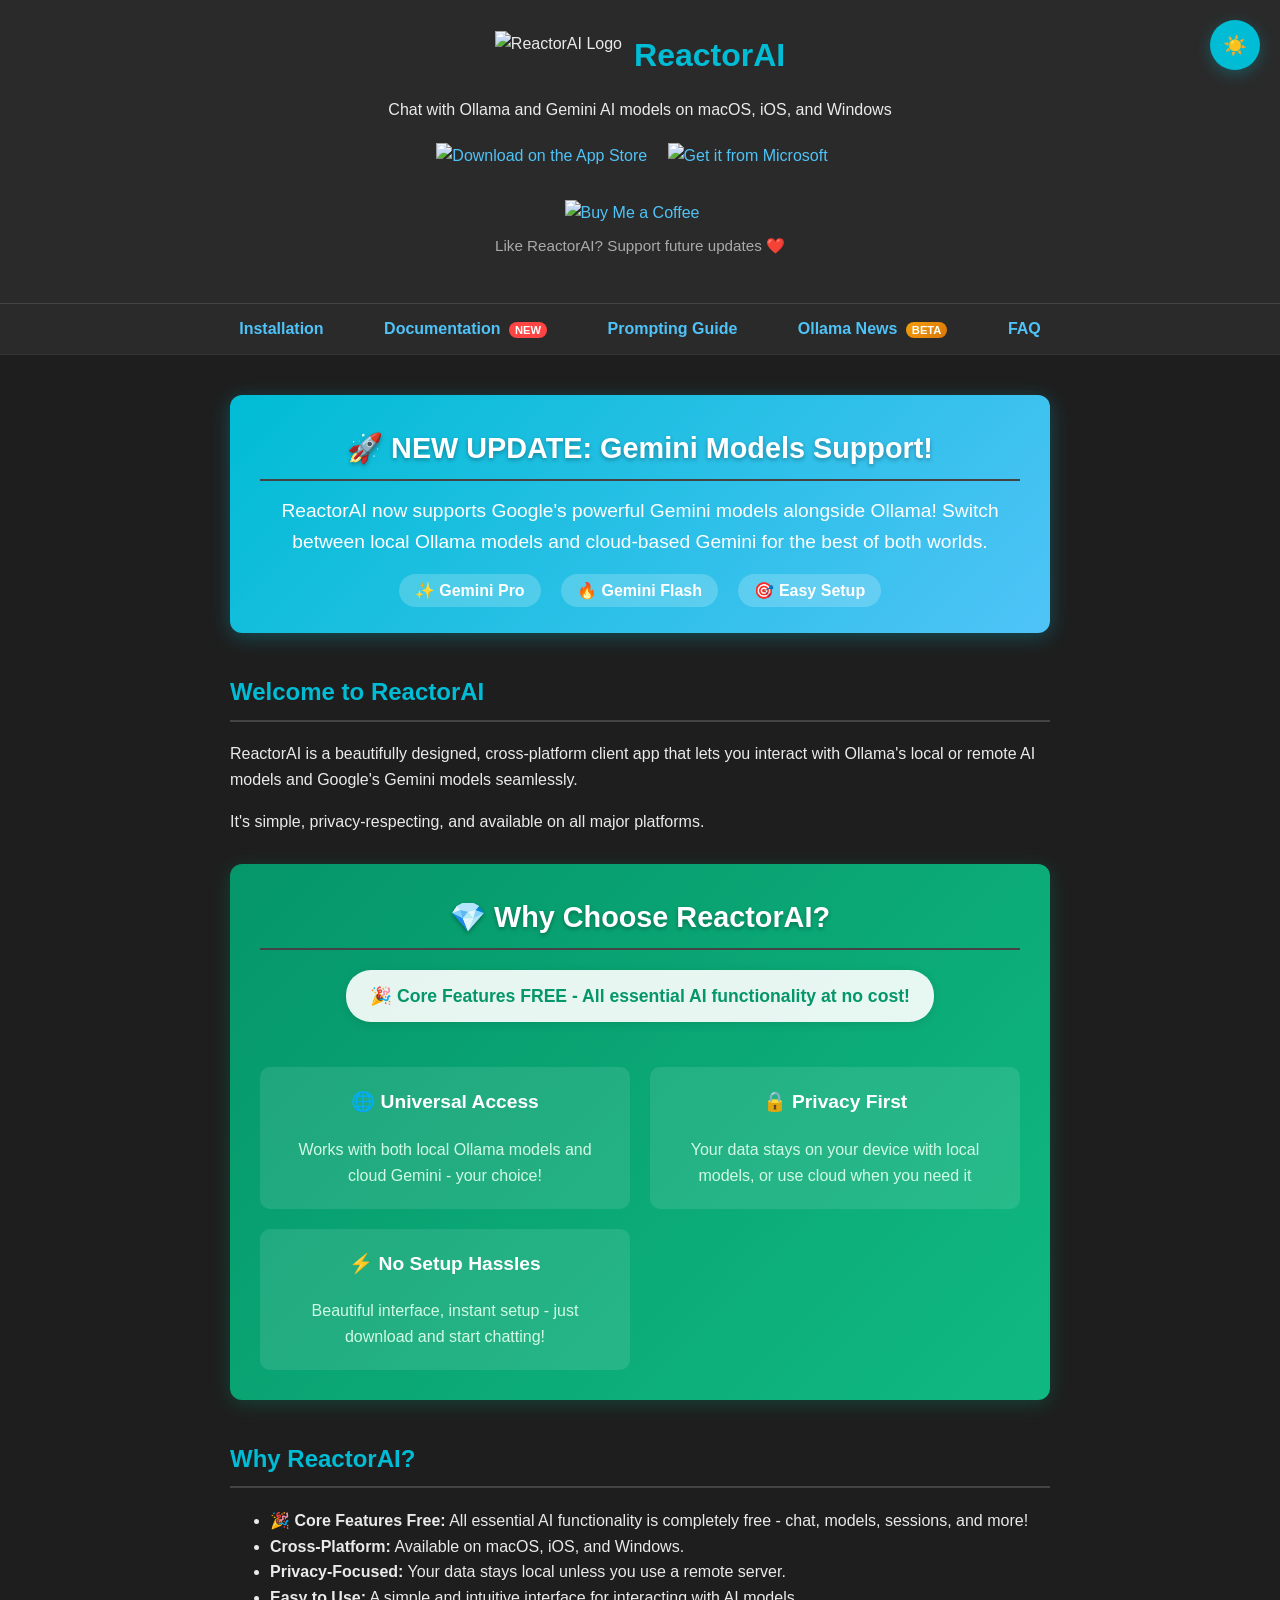
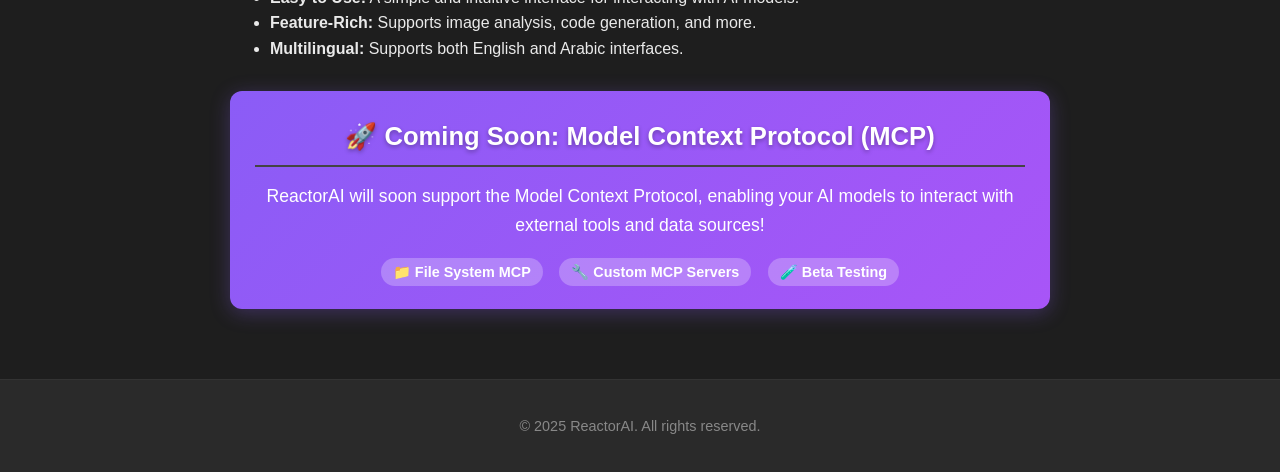
==== docs/index.html @ 94e6b73b "dark/light modes" ====
<!DOCTYPE html>
<!DOCTYPE html>
<html lang="en">
<head>
  <meta charset="UTF-8" />
  <meta name="viewport" content="width=device-width, initial-scale=1.0" />
  <title>ReactorAI – Ollama & Gemini Client App</title>
  <link rel="stylesheet" href="style.css" />
  <link rel="canonical" href="https://appbigas.com" />

  <!-- ✅ SEO Meta -->
  <meta name="description" content="ReactorAI offers free core AI functionality for connecting to Ollama's local or remote AI models and Google's Gemini. Soon with Model Context Protocol (MCP) support. Available on macOS, iOS, and Windows." />
  <meta name="keywords" content="ReactorAI, free AI client, free core features, Ollama, Gemini, MCP, Model Context Protocol, ollama client, gemini client, free ollama app, free ai chat, ollama desktop client, ollama desktop, ollama windows, ollama ios, ollama mac, gemini mac, gemini windows, gemini ios, macOS AI client, local LLM, AI chat app, open source AI, Ollama documentation, ReactorAI guide" />
  <meta name="author" content="ReactorAI Team" />
  <meta name="robots" content="index, follow" />

  <!-- ✅ Social Meta -->
  <meta property="og:title" content="ReactorAI – Free Core Features for Ollama & Gemini" />
  <meta property="og:description" content="ReactorAI offers free core AI functionality for Ollama and Gemini, supporting local and remote model hosting. Essential features always free." />
  <meta property="og:image" content="https://reactorai.s3.amazonaws.com/logo.png" />
  <meta property="og:url" content="https://appbigas.com" />
  <meta property="og:type" content="website" />

  <!-- ✅ Twitter Card -->
  <meta name="twitter:card" content="summary_large_image" />
  <meta name="twitter:title" content="ReactorAI – Free Ollama & Gemini Client for macOS, iOS, Windows" />
  <meta name="twitter:description" content="Documentation for ReactorAI: free core features for Ollama and Gemini AI models across all platforms." />
  <meta name="twitter:image" content="https://reactorai.s3.amazonaws.com/logo.png" />

  <!-- ✅ Apple Smart Banner -->
  <meta name="apple-itunes-app" content="app-id=6739567267" />


  <!-- ✅ Google Analytics -->
  <script async src="https://www.googletagmanager.com/gtag/js?id=G-9H9MF1VFSR"></script>
  <script>
    window.dataLayer = window.dataLayer || [];
    function gtag(){dataLayer.push(arguments);}
    gtag('js', new Date());
    gtag('config', 'G-9H9MF1VFSR');
  </script>

  <!-- ✅ Structured Data - Software Application -->
  <script type="application/ld+json">
  {
    "@context": "https://schema.org",
    "@type": "SoftwareApplication",
    "name": "ReactorAI",
    "description": "Free AI client app for connecting to Ollama's local or remote AI models and Google's Gemini. Cross-platform support for macOS, iOS, and Windows.",
    "url": "https://appbigas.com",
    "applicationCategory": "AI Assistant",
    "operatingSystem": ["macOS", "iOS", "Windows"],
    "offers": {
      "@type": "Offer",
      "price": "0",
      "priceCurrency": "USD",
      "description": "Core features are completely free"
    },
    "downloadUrl": [
      "https://apps.apple.com/eg/app/reactorai/id6739567267",
      "https://apps.microsoft.com/store/detail/9NLWPTD23PG0"
    ],
    "author": {
      "@type": "Organization",
      "name": "ReactorAI Team"
    },
    "screenshot": "https://reactorai.s3.us-east-2.amazonaws.com/home_screen.png",
    "featureList": [
      "AI Chat Interface",
      "Ollama Model Support",
      "Google Gemini Integration",
      "Session Management",
      "Image Analysis",
      "Code Generation",
      "Multilingual Support",
      "Privacy-Focused"
    ],
    "aggregateRating": {
      "@type": "AggregateRating",
      "ratingValue": "4.8",
      "ratingCount": "150"
    }
  }
  </script>

  <!-- ✅ Structured Data - Organization -->
  <script type="application/ld+json">
  {
    "@context": "https://schema.org",
    "@type": "Organization",
    "name": "ReactorAI",
    "url": "https://appbigas.com",
    "logo": "https://reactorai.s3.amazonaws.com/logo.png",
    "description": "Developer of ReactorAI, a free cross-platform AI client application",
    "sameAs": [
      "https://apps.apple.com/eg/app/reactorai/id6739567267",
      "https://apps.microsoft.com/store/detail/9NLWPTD23PG0"
    ]
  }
  </script>

  <!-- ✅ Enhanced Animations & Transitions -->
  <style>
    /* Smooth entrance animations */
    .fade-in {
      animation: fadeIn 0.8s ease-out;
    }
    
    .slide-up {
      animation: slideUp 0.6s ease-out;
    }
    
    @keyframes fadeIn {
      from { opacity: 0; }
      to { opacity: 1; }
    }
    
    @keyframes slideUp {
      from { 
        opacity: 0;
        transform: translateY(30px);
      }
      to {
        opacity: 1;
        transform: translateY(0);
      }
    }
    
    /* Interactive elements */
    .store-links img {
      transition: transform 0.2s ease, filter 0.2s ease;
    }
    
    .store-links img:hover {
      transform: scale(1.05);
      filter: brightness(1.1);
    }
    
    /* Gradient sections with hover effects */
    .gradient-section {
      transition: transform 0.3s ease, box-shadow 0.3s ease;
    }
    
    .gradient-section:hover {
      transform: translateY(-3px);
      box-shadow: 0 8px 30px rgba(0, 0, 0, 0.3);
    }
    
    /* Badge animations */
    .feature-badge {
      transition: transform 0.2s ease, background-color 0.2s ease;
    }
    
    .feature-badge:hover {
      transform: scale(1.05);
      background: rgba(255,255,255,0.3) !important;
    }
    
    /* Grid cards hover effects */
    .feature-card {
      transition: transform 0.2s ease, background-color 0.2s ease;
    }
    
    .feature-card:hover {
      transform: translateY(-2px);
      background: rgba(255,255,255,0.15) !important;
    }
  </style>
</head>
<body>
  <script src="theme-toggle.js"></script>
  <header>
    <div style="display: flex; align-items: center; justify-content: center; gap: 12px;">
      <img src="https://reactorai.s3.amazonaws.com/logo.png" alt="ReactorAI Logo" style="height: 50px;" />
      <h1 style="margin: 0;">ReactorAI</h1>
    </div>
    <p>Chat with Ollama and Gemini AI models on macOS, iOS, and Windows</p>

    <!-- Store Badges -->
    <div class="store-links">
      <a href="https://apps.apple.com/eg/app/reactorai/id6739567267" target="_blank" rel="noopener">
        <img src="https://tools.applemediaservices.com/api/badges/download-on-the-app-store/black/en-us?size=250x83"
             alt="Download on the App Store" />
      </a>
      <a href="https://apps.microsoft.com/store/detail/9NLWPTD23PG0?cid=DevShareMCLPCB" target="_blank" rel="noopener">
        <img src="https://developer.microsoft.com/store/badges/images/English_get-it-from-MS.png"
             alt="Get it from Microsoft" />
      </a>
    </div>
    <div class="store-links">
      <a href="https://www.buymeacoffee.com/ayman3000" target="_blank" rel="noopener">
        <img src="https://cdn.ko-fi.com/cdn/kofi5.png?v=3" alt="Buy Me a Coffee" style="height: 36px; margin-top: 12px;" />
      </a>
      <p style="margin-top: 8px; font-size: 0.95em; color: #aaa;">
        Like ReactorAI? Support future updates ❤️
      </p>
    </div>
  </header>

  <!-- Simple Top Navigation -->
  <nav class="topnav">
    <a href="installation.html">Installation</a>
    <a href="documentation.html">Documentation <span style="background: #ff4444; color: white; font-size: 0.7em; padding: 2px 6px; border-radius: 10px; margin-left: 4px;">NEW</span></a>
    <a href="prompting-guide.html">Prompting Guide</a>
    <a href="ollama-news.html">Ollama News <span style="background: linear-gradient(135deg, #f59e0b, #d97706); color: white; font-size: 0.7em; padding: 2px 6px; border-radius: 10px; margin-left: 4px; font-weight: bold;">BETA</span></a>
    <a href="faq.html">FAQ</a>
  </nav>

  <main>
    <!-- 🎉 NEW UPDATE HIGHLIGHT -->
    <section class="gradient-section slide-up" style="background: linear-gradient(135deg, #00bcd4, #4fc3f7); padding: 30px; border-radius: 12px; margin-bottom: 30px; text-align: center; box-shadow: 0 4px 20px rgba(0, 188, 212, 0.3);">
      <h2 style="color: #fff; font-size: 1.8em; margin: 0 0 15px 0; text-shadow: 0 2px 4px rgba(0,0,0,0.3);">🚀 NEW UPDATE: Gemini Models Support!</h2>
      <p style="color: #fff; font-size: 1.2em; margin: 0; font-weight: 500;">ReactorAI now supports Google's powerful Gemini models alongside Ollama! Switch between local Ollama models and cloud-based Gemini for the best of both worlds.</p>
      <div style="margin-top: 20px;">
        <span class="feature-badge" style="background: rgba(255,255,255,0.2); padding: 8px 16px; border-radius: 20px; color: #fff; font-weight: bold; margin: 0 8px;">✨ Gemini Pro</span>
        <span class="feature-badge" style="background: rgba(255,255,255,0.2); padding: 8px 16px; border-radius: 20px; color: #fff; font-weight: bold; margin: 0 8px;">🔥 Gemini Flash</span>
        <span class="feature-badge" style="background: rgba(255,255,255,0.2); padding: 8px 16px; border-radius: 20px; color: #fff; font-weight: bold; margin: 0 8px;">🎯 Easy Setup</span>
      </div>
    </section>

    <section class="fade-in">
      <h2>Welcome to ReactorAI</h2>
      <p>ReactorAI is a beautifully designed, cross-platform client app that lets you interact with Ollama's local or remote AI models and Google's Gemini models seamlessly.</p>
      <p>It's simple, privacy-respecting, and available on all major platforms.</p>
    </section>

    <!-- 💎 WHY REACTORAI SECTION -->
    <section class="gradient-section slide-up" style="background: linear-gradient(135deg, #059669, #10b981); padding: 30px; border-radius: 12px; margin: 30px 0; text-align: center; box-shadow: 0 4px 20px rgba(5, 150, 105, 0.3);">
      <h2 style="color: #fff; font-size: 1.8em; margin: 0 0 20px 0; text-shadow: 0 2px 4px rgba(0,0,0,0.3);">💎 Why Choose ReactorAI?</h2>
      
      <!-- Free Badge -->
      <div style="background: rgba(255,255,255,0.9); color: #059669; padding: 12px 24px; border-radius: 25px; display: inline-block; margin-bottom: 25px; font-weight: bold; font-size: 1.1em; box-shadow: 0 2px 10px rgba(0,0,0,0.1);">
        🎉 <strong>Core Features FREE</strong> - All essential AI functionality at no cost!
      </div>
      
      <div style="display: grid; grid-template-columns: repeat(auto-fit, minmax(250px, 1fr)); gap: 20px; margin-top: 20px;">
        <div class="feature-card" style="background: rgba(255,255,255,0.1); padding: 20px; border-radius: 10px;">
          <h3 style="color: #fff; margin-top: 0; font-size: 1.2em;">🌐 Universal Access</h3>
          <p style="color: #d1fae5; margin: 0;">Works with both local Ollama models and cloud Gemini - your choice!</p>
        </div>
        <div class="feature-card" style="background: rgba(255,255,255,0.1); padding: 20px; border-radius: 10px;">
          <h3 style="color: #fff; margin-top: 0; font-size: 1.2em;">🔒 Privacy First</h3>
          <p style="color: #d1fae5; margin: 0;">Your data stays on your device with local models, or use cloud when you need it</p>
        </div>
        <div class="feature-card" style="background: rgba(255,255,255,0.1); padding: 20px; border-radius: 10px;">
          <h3 style="color: #fff; margin-top: 0; font-size: 1.2em;">⚡ No Setup Hassles</h3>
          <p style="color: #d1fae5; margin: 0;">Beautiful interface, instant setup - just download and start chatting!</p>
        </div>
      </div>
    </section>

    <section>
        <h2>Why ReactorAI?</h2>
        <ul>
            <li><strong>🎉 Core Features Free:</strong> All essential AI functionality is completely free - chat, models, sessions, and more!</li>
            <li><strong>Cross-Platform:</strong> Available on macOS, iOS, and Windows.</li>
            <li><strong>Privacy-Focused:</strong> Your data stays local unless you use a remote server.</li>
            <li><strong>Easy to Use:</strong> A simple and intuitive interface for interacting with AI models.</li>
            <li><strong>Feature-Rich:</strong> Supports image analysis, code generation, and more.</li>
            <li><strong>Multilingual:</strong> Supports both English and Arabic interfaces.</li>
        </ul>
    </section>

    <!-- 🚀 COMING SOON SECTION -->
    <section class="gradient-section slide-up" style="background: linear-gradient(135deg, #8b5cf6, #a855f7); padding: 25px; border-radius: 12px; margin: 30px 0; text-align: center; box-shadow: 0 4px 20px rgba(139, 92, 246, 0.3);">
      <h2 style="color: #fff; font-size: 1.6em; margin: 0 0 15px 0; text-shadow: 0 2px 4px rgba(0,0,0,0.3);">🚀 Coming Soon: Model Context Protocol (MCP)</h2>
      <p style="color: #fff; font-size: 1.1em; margin: 0 0 15px 0; font-weight: 500;">ReactorAI will soon support the Model Context Protocol, enabling your AI models to interact with external tools and data sources!</p>
      <div style="margin-top: 20px;">
        <span class="feature-badge" style="background: rgba(255,255,255,0.25); padding: 6px 12px; border-radius: 15px; color: #fff; font-weight: bold; margin: 0 6px; font-size: 0.9em;">📁 File System MCP</span>
        <span class="feature-badge" style="background: rgba(255,255,255,0.25); padding: 6px 12px; border-radius: 15px; color: #fff; font-weight: bold; margin: 0 6px; font-size: 0.9em;">🔧 Custom MCP Servers</span>
        <span class="feature-badge" style="background: rgba(255,255,255,0.25); padding: 6px 12px; border-radius: 15px; color: #fff; font-weight: bold; margin: 0 6px; font-size: 0.9em;">🧪 Beta Testing</span>
      </div>
    </section>
  </main>

  <footer>
    <p>&copy; 2025 ReactorAI. All rights reserved.</p>
  </footer>
</body>
</html>
---- docs/style.css ----
/* Global Variables */
:root {
    --bg-dark: #1e1e1e;
    --bg-light: #2a2a2a;
    --text-light: #eaeaea;
    --accent: #00bcd4;
    --link-color: #4fc3f7;
    --link-hover: #81d4fa;
  }

/* Light theme variables */
[data-theme="light"] {
    --bg-dark: #ffffff;
    --bg-light: #f5f5f5;
    --text-light: #333333;
    --accent: #00bcd4;
    --link-color: #0288d1;
    --link-hover: #0277bd;
}

/* Theme toggle button */
.theme-toggle {
    position: fixed;
    top: 20px;
    right: 20px;
    background: var(--accent);
    color: white;
    border: none;
    border-radius: 50%;
    width: 50px;
    height: 50px;
    font-size: 1.2em;
    cursor: pointer;
    box-shadow: 0 4px 15px rgba(0, 188, 212, 0.3);
    transition: all 0.3s ease;
    z-index: 1000;
    display: flex;
    align-items: center;
    justify-content: center;
}

.theme-toggle:hover {
    transform: scale(1.1);
    box-shadow: 0 6px 20px rgba(0, 188, 212, 0.4);
}
  
  * {
    box-sizing: border-box;
  }
  
  body {
    font-family: -apple-system, BlinkMacSystemFont, 'Segoe UI', Roboto, Oxygen, Ubuntu, Cantarell, 'Open Sans', 'Helvetica Neue', sans-serif;
    line-height: 1.6;
    margin: 0;
    padding: 0;
    background-color: var(--bg-dark);
    color: var(--text-light);
    /* Smooth transitions for theme changes */
    transition: background-color 0.3s ease, color 0.3s ease;
  }
  
  header {
    background-color: var(--bg-light);
    color: var(--text-light);
    padding: 30px 40px;
    border-bottom: 1px solid #444;
    text-align: center;
    transition: background-color 0.3s ease, border-color 0.3s ease;
  }

  [data-theme="light"] header {
    border-bottom-color: #ddd;
  }
  
  header h1 {
    margin: 0;
    color: var(--accent);
    font-size: 2em;
  }
  
  .store-links {
    margin-top: 20px;
    text-align: center;
  }
  
  .store-links img {
    height: 45px;
    margin-right: 16px;
  }
  
  .topnav {
    background: var(--bg-light);
    padding: 12px 40px;
    border-bottom: 1px solid #333;
    text-align: center;
    transition: background-color 0.3s ease, border-color 0.3s ease;
  }

  [data-theme="light"] .topnav {
    border-bottom-color: #ddd;
  }
  
  .topnav a {
    color: var(--link-color);
    text-decoration: none;
    margin: 0 16px;
    font-weight: bold;
    /* Smooth hover transitions */
    transition: color 0.2s ease, text-shadow 0.2s ease;
    padding: 8px 12px;
    border-radius: 6px;
  }
  
  .topnav a:hover {
    text-decoration: underline;
    color: var(--link-hover);
    /* Subtle glow effect */
    text-shadow: 0 0 8px rgba(129, 212, 250, 0.3);
  }
  
  .container {
    display: flex;
    flex-direction: row;
    min-height: 100vh;
  }
  
  aside {
    width: 250px;
    background: var(--bg-light);
    border-right: 1px solid #333;
    padding: 20px;
    transition: background-color 0.3s ease, border-color 0.3s ease;
  }

  [data-theme="light"] aside {
    border-right-color: #ddd;
  }
  
  aside h2 {
    color: var(--accent);
    font-size: 1.2em;
    margin-bottom: 12px;
  }
  
  aside a {
    display: block;
    color: var(--text-light);
    margin: 8px 0;
    text-decoration: none;
    /* Smooth transitions for sidebar links */
    transition: color 0.2s ease, padding-left 0.2s ease, background-color 0.2s ease;
    padding: 6px 12px;
    border-radius: 4px;
  }
  
  aside a:hover {
    text-decoration: underline;
    color: var(--link-hover);
    /* Slide effect and background highlight */
    padding-left: 20px;
    background-color: rgba(79, 195, 247, 0.1);
  }
  
  main {
    flex: 1;
    padding: 40px;
    max-width: 900px;
    margin: 0 auto;
  }
  
  main h2 {
    color: var(--accent);
    border-bottom: 2px solid #444;
    padding-bottom: 8px;
    margin-top: 40px;
    transition: border-color 0.3s ease;
  }

  [data-theme="light"] main h2 {
    border-bottom-color: #ddd;
  }
  
  .screenshot {
    margin: 20px 0;
    border: 1px solid #333;
    background: #1c1c1c;
    padding: 8px;
    border-radius: 6px;
    /* Smooth hover effects for screenshots */
    transition: transform 0.2s ease, box-shadow 0.2s ease, border-color 0.2s ease, background-color 0.3s ease;
  }

  [data-theme="light"] .screenshot {
    background: #f9f9f9;
    border-color: #ddd;
  }
  
  .screenshot:hover {
    transform: translateY(-2px);
    box-shadow: 0 4px 20px rgba(0, 188, 212, 0.2);
    border-color: var(--accent);
  }
  
  .screenshot img {
    max-width: 100%;
    height: auto;
    border-radius: 4px;
    display: block;
    margin: 0 auto;
  }
  
  footer {
    text-align: center;
    padding: 20px;
    font-size: 0.9em;
    color: #888;
    border-top: 1px solid #333;
    background-color: var(--bg-light);
    transition: background-color 0.3s ease, border-color 0.3s ease;
  }

  [data-theme="light"] footer {
    border-top-color: #ddd;
    color: #666;
  }
  
  a {
    color: var(--link-color);
    text-decoration: none;
    /* Smooth transitions for all links */
    transition: color 0.2s ease;
  }
  
  a:hover {
    color: var(--link-hover);
    text-decoration: underline;
  }
  
  @media (max-width: 768px) {
    .container {
      flex-direction: column;
    }
    aside {
      width: 100%;
      border-right: none;
      border-bottom: 1px solid #333;
      transition: border-color 0.3s ease;
    }
    [data-theme="light"] aside {
      border-bottom-color: #ddd;
    }
    main {
      padding: 20px;
    }
  }
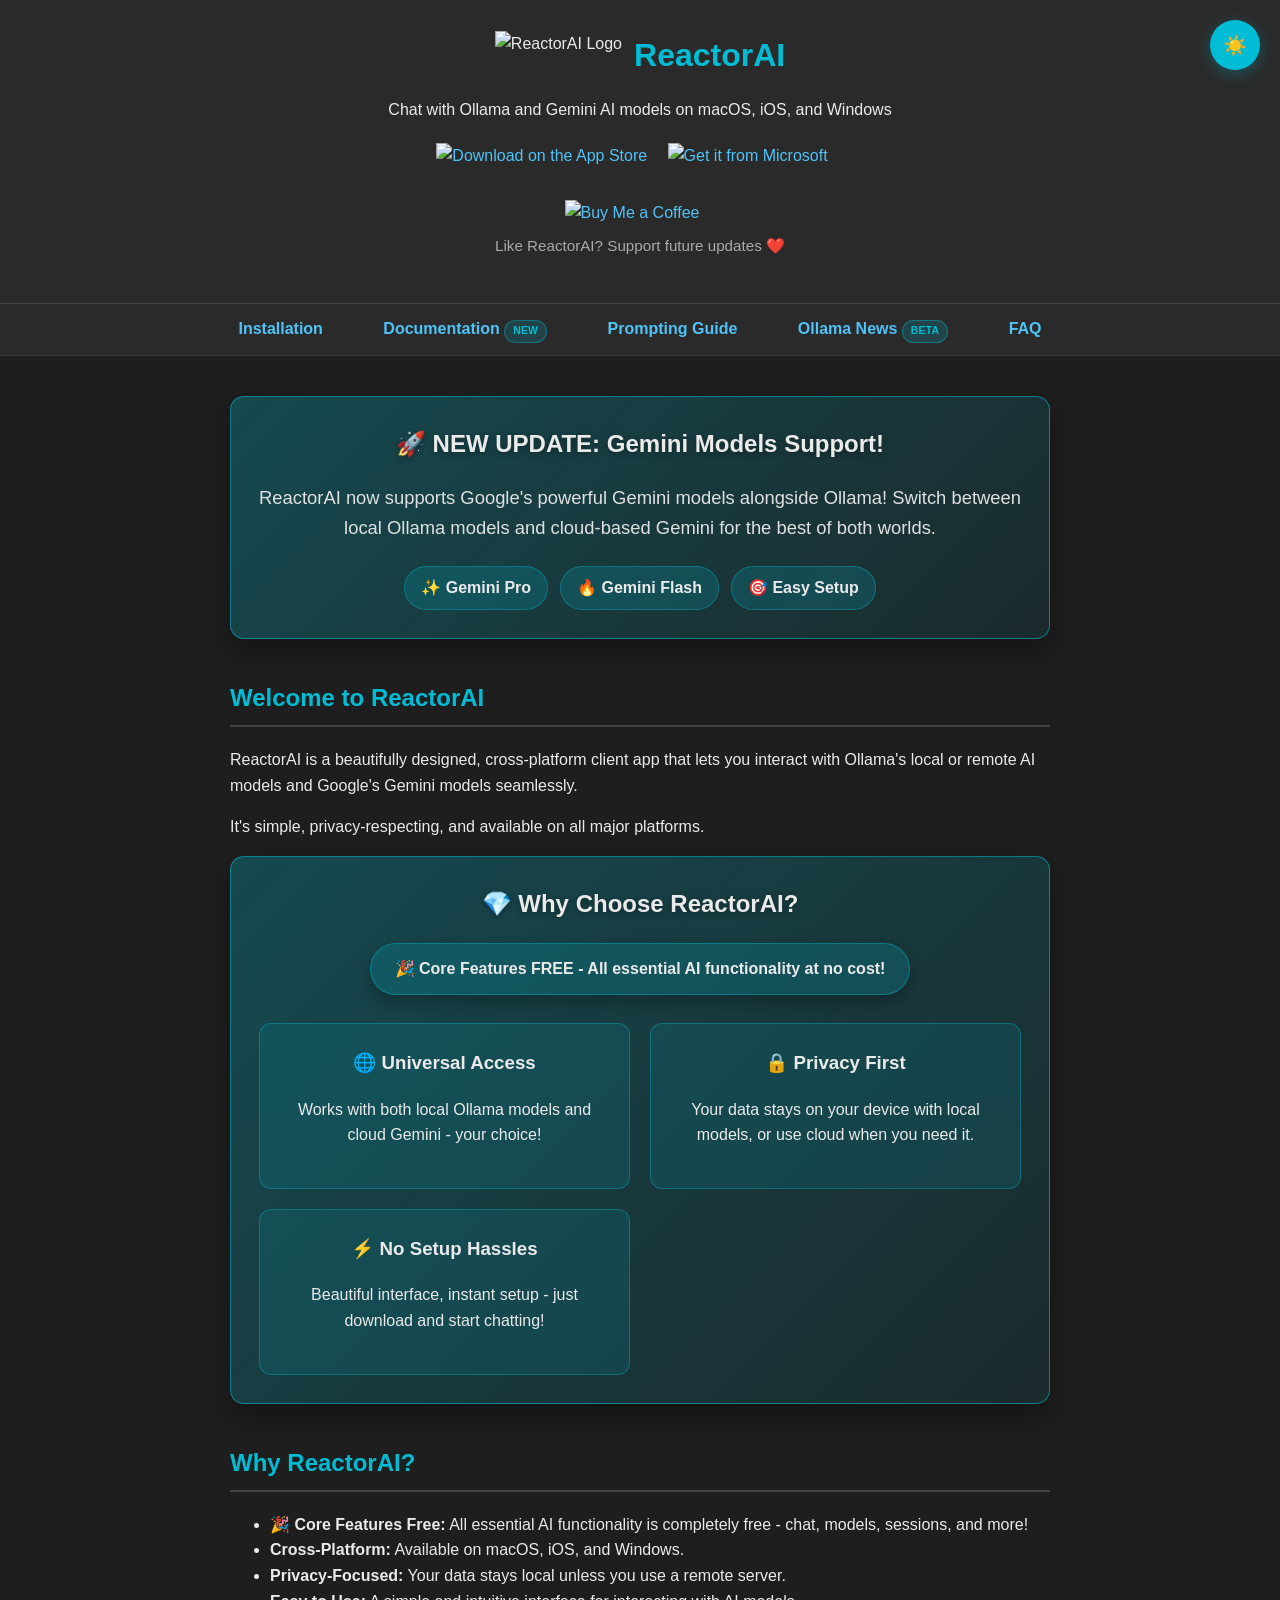
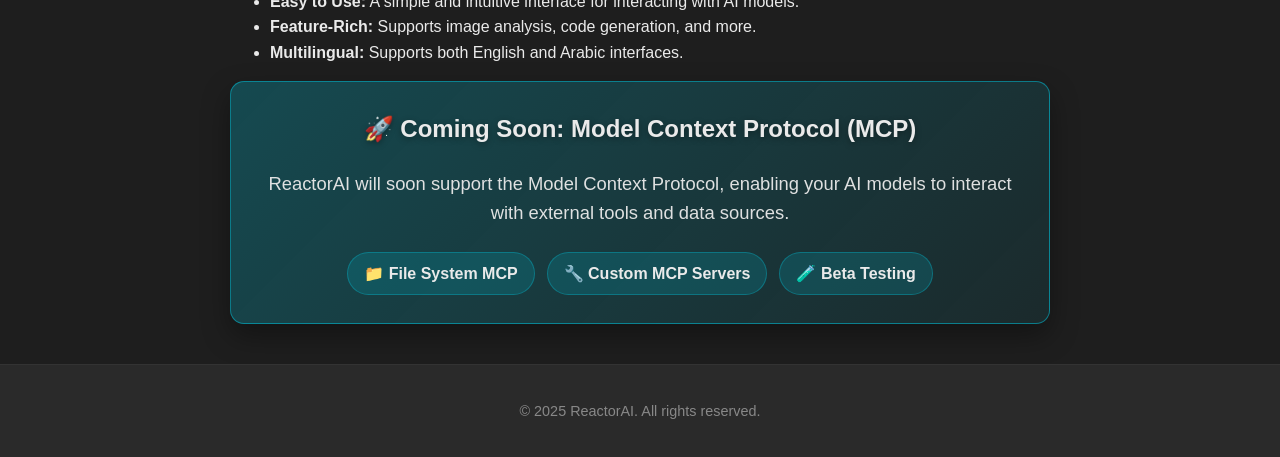
==== commit 3f04e8a2: "modified: site theme" ====
--- a/docs/index.html
+++ b/docs/index.html
@@ -143,27 +143,7 @@
     
     .gradient-section:hover {
       transform: translateY(-3px);
-      box-shadow: 0 8px 30px rgba(0, 0, 0, 0.3);
-    }
-    
-    /* Badge animations */
-    .feature-badge {
-      transition: transform 0.2s ease, background-color 0.2s ease;
-    }
-    
-    .feature-badge:hover {
-      transform: scale(1.05);
-      background: rgba(255,255,255,0.3) !important;
-    }
-    
-    /* Grid cards hover effects */
-    .feature-card {
-      transition: transform 0.2s ease, background-color 0.2s ease;
-    }
-    
-    .feature-card:hover {
-      transform: translateY(-2px);
-      background: rgba(255,255,255,0.15) !important;
+      box-shadow: 0 12px 32px rgba(0, 0, 0, 0.35);
     }
   </style>
 </head>
@@ -200,21 +180,21 @@
   <!-- Simple Top Navigation -->
   <nav class="topnav">
     <a href="installation.html">Installation</a>
-    <a href="documentation.html">Documentation <span style="background: #ff4444; color: white; font-size: 0.7em; padding: 2px 6px; border-radius: 10px; margin-left: 4px;">NEW</span></a>
+    <a href="documentation.html">Documentation <span class="badge badge--small">NEW</span></a>
     <a href="prompting-guide.html">Prompting Guide</a>
-    <a href="ollama-news.html">Ollama News <span style="background: linear-gradient(135deg, #f59e0b, #d97706); color: white; font-size: 0.7em; padding: 2px 6px; border-radius: 10px; margin-left: 4px; font-weight: bold;">BETA</span></a>
+    <a href="ollama-news.html">Ollama News <span class="badge badge--small">BETA</span></a>
     <a href="faq.html">FAQ</a>
   </nav>
 
   <main>
     <!-- 🎉 NEW UPDATE HIGHLIGHT -->
-    <section class="gradient-section slide-up" style="background: linear-gradient(135deg, #00bcd4, #4fc3f7); padding: 30px; border-radius: 12px; margin-bottom: 30px; text-align: center; box-shadow: 0 4px 20px rgba(0, 188, 212, 0.3);">
-      <h2 style="color: #fff; font-size: 1.8em; margin: 0 0 15px 0; text-shadow: 0 2px 4px rgba(0,0,0,0.3);">🚀 NEW UPDATE: Gemini Models Support!</h2>
-      <p style="color: #fff; font-size: 1.2em; margin: 0; font-weight: 500;">ReactorAI now supports Google's powerful Gemini models alongside Ollama! Switch between local Ollama models and cloud-based Gemini for the best of both worlds.</p>
-      <div style="margin-top: 20px;">
-        <span class="feature-badge" style="background: rgba(255,255,255,0.2); padding: 8px 16px; border-radius: 20px; color: #fff; font-weight: bold; margin: 0 8px;">✨ Gemini Pro</span>
-        <span class="feature-badge" style="background: rgba(255,255,255,0.2); padding: 8px 16px; border-radius: 20px; color: #fff; font-weight: bold; margin: 0 8px;">🔥 Gemini Flash</span>
-        <span class="feature-badge" style="background: rgba(255,255,255,0.2); padding: 8px 16px; border-radius: 20px; color: #fff; font-weight: bold; margin: 0 8px;">🎯 Easy Setup</span>
+    <section class="card card--accent card--centered gradient-section slide-up">
+      <h2 class="card-title">🚀 NEW UPDATE: Gemini Models Support!</h2>
+      <p class="card-lede">ReactorAI now supports Google's powerful Gemini models alongside Ollama! Switch between local Ollama models and cloud-based Gemini for the best of both worlds.</p>
+      <div class="badge-row">
+        <span class="feature-badge">✨ Gemini Pro</span>
+        <span class="feature-badge">🔥 Gemini Flash</span>
+        <span class="feature-badge">🎯 Easy Setup</span>
       </div>
     </section>
 
@@ -225,26 +205,25 @@
     </section>
 
     <!-- 💎 WHY REACTORAI SECTION -->
-    <section class="gradient-section slide-up" style="background: linear-gradient(135deg, #059669, #10b981); padding: 30px; border-radius: 12px; margin: 30px 0; text-align: center; box-shadow: 0 4px 20px rgba(5, 150, 105, 0.3);">
-      <h2 style="color: #fff; font-size: 1.8em; margin: 0 0 20px 0; text-shadow: 0 2px 4px rgba(0,0,0,0.3);">💎 Why Choose ReactorAI?</h2>
-      
-      <!-- Free Badge -->
-      <div style="background: rgba(255,255,255,0.9); color: #059669; padding: 12px 24px; border-radius: 25px; display: inline-block; margin-bottom: 25px; font-weight: bold; font-size: 1.1em; box-shadow: 0 2px 10px rgba(0,0,0,0.1);">
-        🎉 <strong>Core Features FREE</strong> - All essential AI functionality at no cost!
-      </div>
-      
-      <div style="display: grid; grid-template-columns: repeat(auto-fit, minmax(250px, 1fr)); gap: 20px; margin-top: 20px;">
-        <div class="feature-card" style="background: rgba(255,255,255,0.1); padding: 20px; border-radius: 10px;">
-          <h3 style="color: #fff; margin-top: 0; font-size: 1.2em;">🌐 Universal Access</h3>
-          <p style="color: #d1fae5; margin: 0;">Works with both local Ollama models and cloud Gemini - your choice!</p>
+    <section class="card card--accent card--centered gradient-section slide-up">
+      <h2 class="card-title">💎 Why Choose ReactorAI?</h2>
+
+      <div class="pill-group">
+        <div class="pill">🎉 <strong>Core Features FREE</strong> - All essential AI functionality at no cost!</div>
+      </div>
+
+      <div class="feature-grid">
+        <div class="feature-card">
+          <h3 class="card-subtitle">🌐 Universal Access</h3>
+          <p>Works with both local Ollama models and cloud Gemini - your choice!</p>
         </div>
-        <div class="feature-card" style="background: rgba(255,255,255,0.1); padding: 20px; border-radius: 10px;">
-          <h3 style="color: #fff; margin-top: 0; font-size: 1.2em;">🔒 Privacy First</h3>
-          <p style="color: #d1fae5; margin: 0;">Your data stays on your device with local models, or use cloud when you need it</p>
+        <div class="feature-card">
+          <h3 class="card-subtitle">🔒 Privacy First</h3>
+          <p>Your data stays on your device with local models, or use cloud when you need it.</p>
         </div>
-        <div class="feature-card" style="background: rgba(255,255,255,0.1); padding: 20px; border-radius: 10px;">
-          <h3 style="color: #fff; margin-top: 0; font-size: 1.2em;">⚡ No Setup Hassles</h3>
-          <p style="color: #d1fae5; margin: 0;">Beautiful interface, instant setup - just download and start chatting!</p>
+        <div class="feature-card">
+          <h3 class="card-subtitle">⚡ No Setup Hassles</h3>
+          <p>Beautiful interface, instant setup - just download and start chatting!</p>
         </div>
       </div>
     </section>
@@ -262,13 +241,13 @@
     </section>
 
     <!-- 🚀 COMING SOON SECTION -->
-    <section class="gradient-section slide-up" style="background: linear-gradient(135deg, #8b5cf6, #a855f7); padding: 25px; border-radius: 12px; margin: 30px 0; text-align: center; box-shadow: 0 4px 20px rgba(139, 92, 246, 0.3);">
-      <h2 style="color: #fff; font-size: 1.6em; margin: 0 0 15px 0; text-shadow: 0 2px 4px rgba(0,0,0,0.3);">🚀 Coming Soon: Model Context Protocol (MCP)</h2>
-      <p style="color: #fff; font-size: 1.1em; margin: 0 0 15px 0; font-weight: 500;">ReactorAI will soon support the Model Context Protocol, enabling your AI models to interact with external tools and data sources!</p>
-      <div style="margin-top: 20px;">
-        <span class="feature-badge" style="background: rgba(255,255,255,0.25); padding: 6px 12px; border-radius: 15px; color: #fff; font-weight: bold; margin: 0 6px; font-size: 0.9em;">📁 File System MCP</span>
-        <span class="feature-badge" style="background: rgba(255,255,255,0.25); padding: 6px 12px; border-radius: 15px; color: #fff; font-weight: bold; margin: 0 6px; font-size: 0.9em;">🔧 Custom MCP Servers</span>
-        <span class="feature-badge" style="background: rgba(255,255,255,0.25); padding: 6px 12px; border-radius: 15px; color: #fff; font-weight: bold; margin: 0 6px; font-size: 0.9em;">🧪 Beta Testing</span>
+    <section class="card card--accent card--centered gradient-section slide-up">
+      <h2 class="card-title">🚀 Coming Soon: Model Context Protocol (MCP)</h2>
+      <p class="card-lede">ReactorAI will soon support the Model Context Protocol, enabling your AI models to interact with external tools and data sources.</p>
+      <div class="badge-row">
+        <span class="feature-badge">📁 File System MCP</span>
+        <span class="feature-badge">🔧 Custom MCP Servers</span>
+        <span class="feature-badge">🧪 Beta Testing</span>
       </div>
     </section>
   </main>
--- a/docs/style.css
+++ b/docs/style.css
@@ -179,7 +179,257 @@
   [data-theme="light"] main h2 {
     border-bottom-color: #ddd;
   }
-  
+
+  .card {
+    background: var(--bg-light);
+    border-radius: 14px;
+    padding: 28px;
+    border: 1px solid rgba(0, 188, 212, 0.25);
+    box-shadow: 0 12px 28px rgba(0, 0, 0, 0.35);
+    transition: transform 0.3s ease, box-shadow 0.3s ease,
+                border-color 0.3s ease, background-color 0.3s ease;
+  }
+
+  .card:hover {
+    transform: translateY(-3px);
+    box-shadow: 0 18px 36px rgba(0, 0, 0, 0.4);
+    border-color: rgba(0, 188, 212, 0.45);
+  }
+
+  [data-theme="light"] .card {
+    background: var(--bg-light);
+    border: 1px solid rgba(0, 188, 212, 0.3);
+    box-shadow: 0 14px 32px rgba(0, 188, 212, 0.14);
+  }
+
+  .card--accent {
+    background: linear-gradient(135deg,
+      rgba(0, 188, 212, 0.28),
+      rgba(0, 188, 212, 0.08));
+    border-color: rgba(0, 188, 212, 0.55);
+    color: var(--text-light);
+  }
+
+  [data-theme="light"] .card--accent {
+    background: linear-gradient(135deg,
+      rgba(0, 188, 212, 0.2),
+      rgba(0, 188, 212, 0.05));
+  }
+
+  .card--centered {
+    text-align: center;
+  }
+
+  .card--compact {
+    padding: 20px;
+  }
+
+  .card--border-accent {
+    border-left: 5px solid var(--accent);
+  }
+
+  .card .card-title {
+    margin-top: 0;
+    border-bottom: none;
+    padding-bottom: 0;
+  }
+
+  .card--accent .card-title {
+    color: var(--text-light);
+    text-shadow: 0 2px 6px rgba(0, 0, 0, 0.35);
+  }
+
+  .card-lede {
+    font-size: 1.15em;
+    font-weight: 500;
+    margin-bottom: 0;
+  }
+
+  .card--accent .card-lede {
+    color: var(--text-light);
+    opacity: 0.95;
+  }
+
+  .badge-row {
+    margin-top: 24px;
+    display: flex;
+    gap: 12px;
+    justify-content: center;
+    flex-wrap: wrap;
+  }
+
+  .pill-group {
+    display: flex;
+    justify-content: center;
+    margin-bottom: 28px;
+  }
+
+  .card-subtitle {
+    margin-top: 0;
+  }
+
+  .card-highlight {
+    color: var(--accent);
+    font-weight: 700;
+  }
+
+  .note {
+    background: rgba(0, 188, 212, 0.12);
+    border-left: 4px solid var(--accent);
+    border-radius: 10px;
+    padding: 16px;
+    margin-top: 20px;
+  }
+
+  [data-theme="light"] .note {
+    background: rgba(0, 188, 212, 0.1);
+  }
+
+  .code-block {
+    background: var(--bg-dark);
+    border: 1px solid rgba(0, 188, 212, 0.25);
+    border-radius: 10px;
+    padding: 16px;
+    margin: 12px 0;
+    overflow-x: auto;
+  }
+
+  [data-theme="light"] .code-block {
+    background: #f0f8fa;
+    border-color: rgba(0, 188, 212, 0.3);
+  }
+
+  .code-block code {
+    display: block;
+    color: var(--text-light);
+    font-family: 'Courier New', Courier, monospace;
+    line-height: 1.6;
+    white-space: pre-line;
+  }
+
+  [data-theme="light"] .code-block code {
+    color: #0f2a30;
+  }
+
+  .card code {
+    color: var(--accent);
+    font-family: 'Courier New', Courier, monospace;
+    font-weight: 600;
+  }
+
+  .badge {
+    display: inline-block;
+    background: rgba(0, 188, 212, 0.18);
+    color: var(--accent);
+    border: 1px solid rgba(0, 188, 212, 0.4);
+    font-size: 0.7em;
+    padding: 3px 10px;
+    border-radius: 999px;
+    font-weight: 600;
+    letter-spacing: 0.02em;
+  }
+
+  [data-theme="light"] .badge {
+    background: rgba(0, 188, 212, 0.15);
+    color: #006d7a;
+    border-color: rgba(0, 188, 212, 0.35);
+  }
+
+  .badge--small {
+    font-size: 0.65em;
+    padding: 2px 8px;
+  }
+
+  .feature-badge {
+    display: inline-block;
+    background: rgba(0, 188, 212, 0.18);
+    color: var(--text-light);
+    border: 1px solid rgba(0, 188, 212, 0.35);
+    padding: 8px 16px;
+    border-radius: 22px;
+    font-weight: 600;
+    transition: transform 0.2s ease, background-color 0.3s ease,
+                border-color 0.3s ease;
+  }
+
+  .feature-badge:hover {
+    transform: scale(1.05);
+    background: rgba(0, 188, 212, 0.3);
+    border-color: rgba(0, 188, 212, 0.5);
+  }
+
+  .feature-card {
+    background: rgba(0, 188, 212, 0.12);
+    border: 1px solid rgba(0, 188, 212, 0.35);
+    border-radius: 12px;
+    padding: 24px;
+    transition: transform 0.2s ease, background-color 0.3s ease,
+                border-color 0.3s ease, box-shadow 0.3s ease;
+  }
+
+  .feature-card:hover {
+    transform: translateY(-3px);
+    background: rgba(0, 188, 212, 0.2);
+    border-color: rgba(0, 188, 212, 0.5);
+    box-shadow: 0 12px 22px rgba(0, 0, 0, 0.3);
+  }
+
+  [data-theme="light"] .feature-card {
+    background: rgba(0, 188, 212, 0.1);
+    border-color: rgba(0, 188, 212, 0.3);
+  }
+
+  .feature-grid {
+    display: grid;
+    grid-template-columns: repeat(auto-fit, minmax(250px, 1fr));
+    gap: 20px;
+    margin-top: 20px;
+  }
+
+  .pill {
+    display: inline-block;
+    background: rgba(0, 188, 212, 0.18);
+    color: var(--text-light);
+    padding: 12px 24px;
+    border-radius: 999px;
+    font-weight: 600;
+    border: 1px solid rgba(0, 188, 212, 0.4);
+    box-shadow: 0 8px 18px rgba(0, 0, 0, 0.28);
+  }
+
+  [data-theme="light"] .pill {
+    color: #005562;
+    background: rgba(0, 188, 212, 0.15);
+    border-color: rgba(0, 188, 212, 0.35);
+  }
+
+  .button {
+    display: inline-block;
+    background: var(--accent);
+    color: #0a1f24;
+    padding: 12px 24px;
+    border-radius: 10px;
+    font-weight: 600;
+    text-decoration: none;
+    transition: transform 0.2s ease, box-shadow 0.3s ease,
+                background-color 0.3s ease, color 0.3s ease;
+  }
+
+  .button:hover {
+    transform: translateY(-2px);
+    box-shadow: 0 10px 24px rgba(0, 188, 212, 0.35);
+    background: var(--link-hover);
+    color: #ffffff;
+  }
+
+  [data-theme="dark"] .button {
+    color: #0a1f24;
+  }
+
+  [data-theme="light"] .button {
+    color: #0a1f24;
+  }
+
   .screenshot {
     margin: 20px 0;
     border: 1px solid #333;
@@ -252,4 +502,4 @@
     main {
       padding: 20px;
     }
-  }+  }
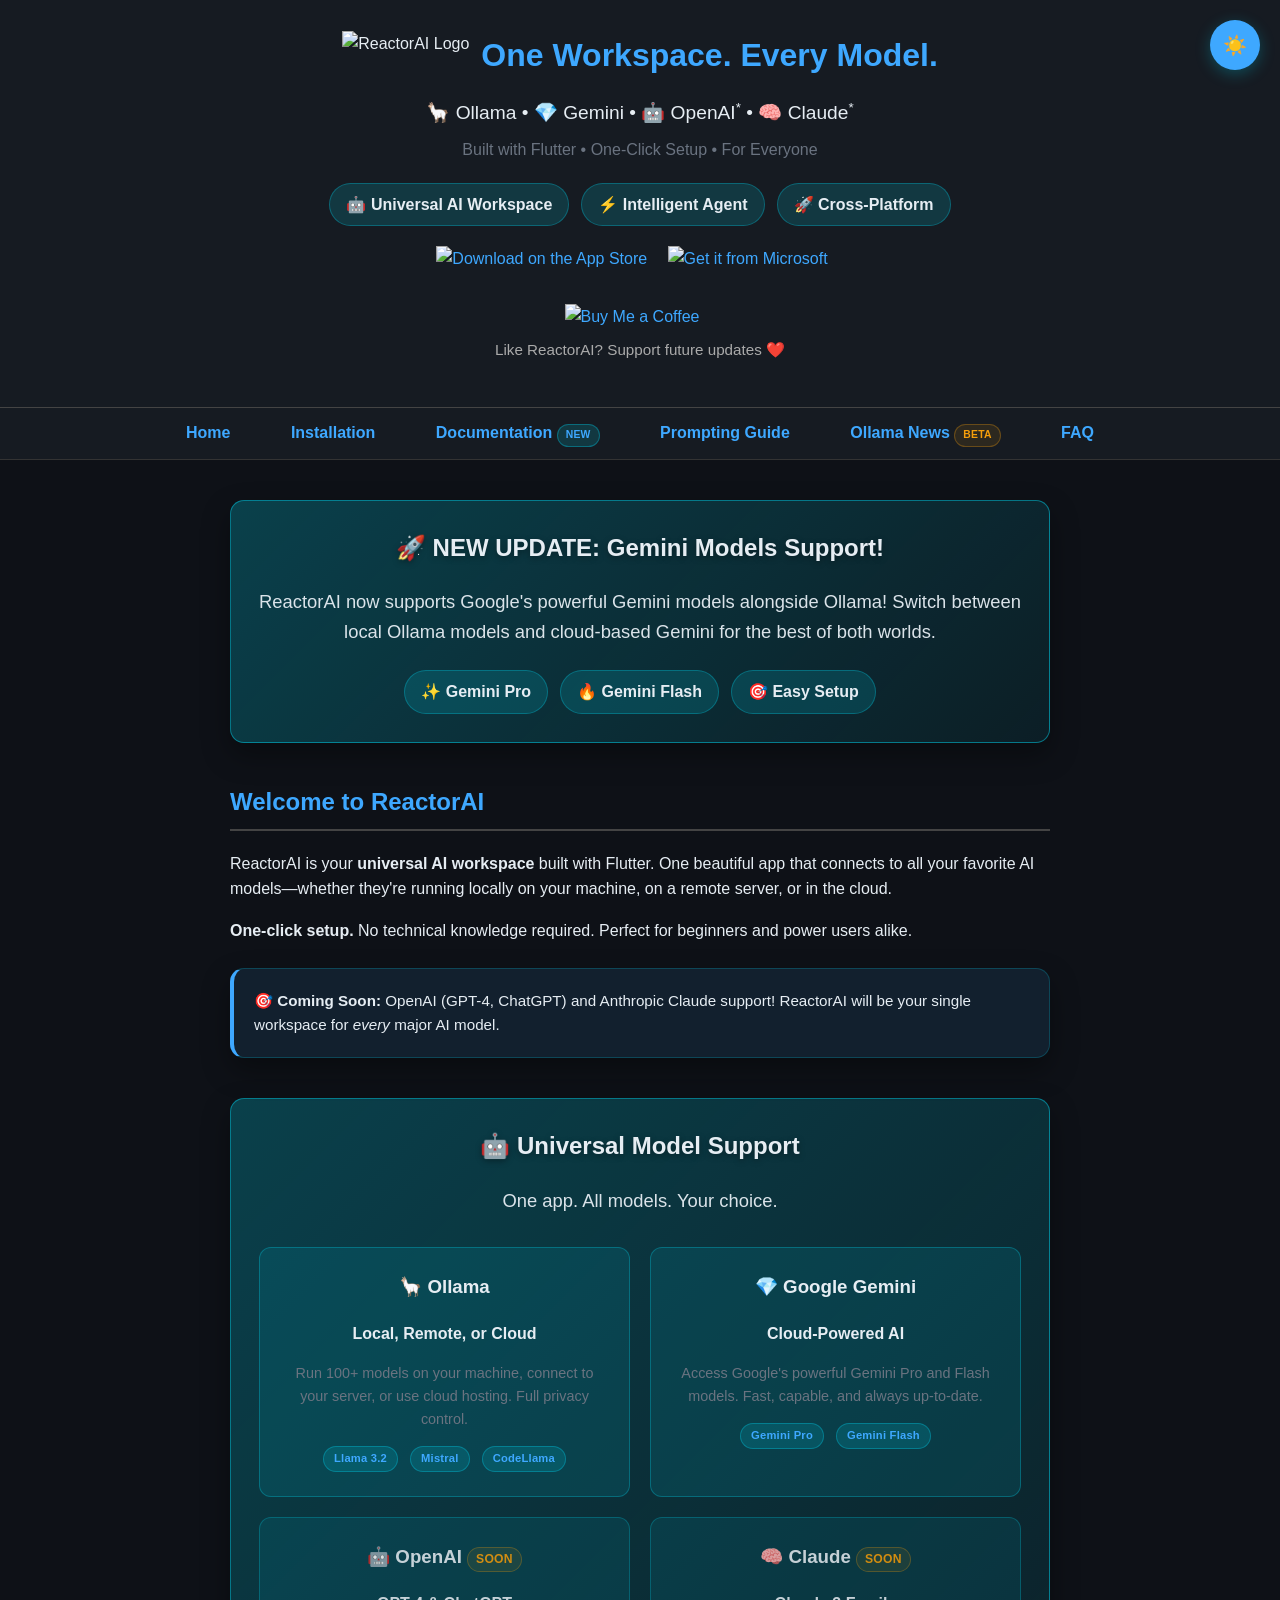
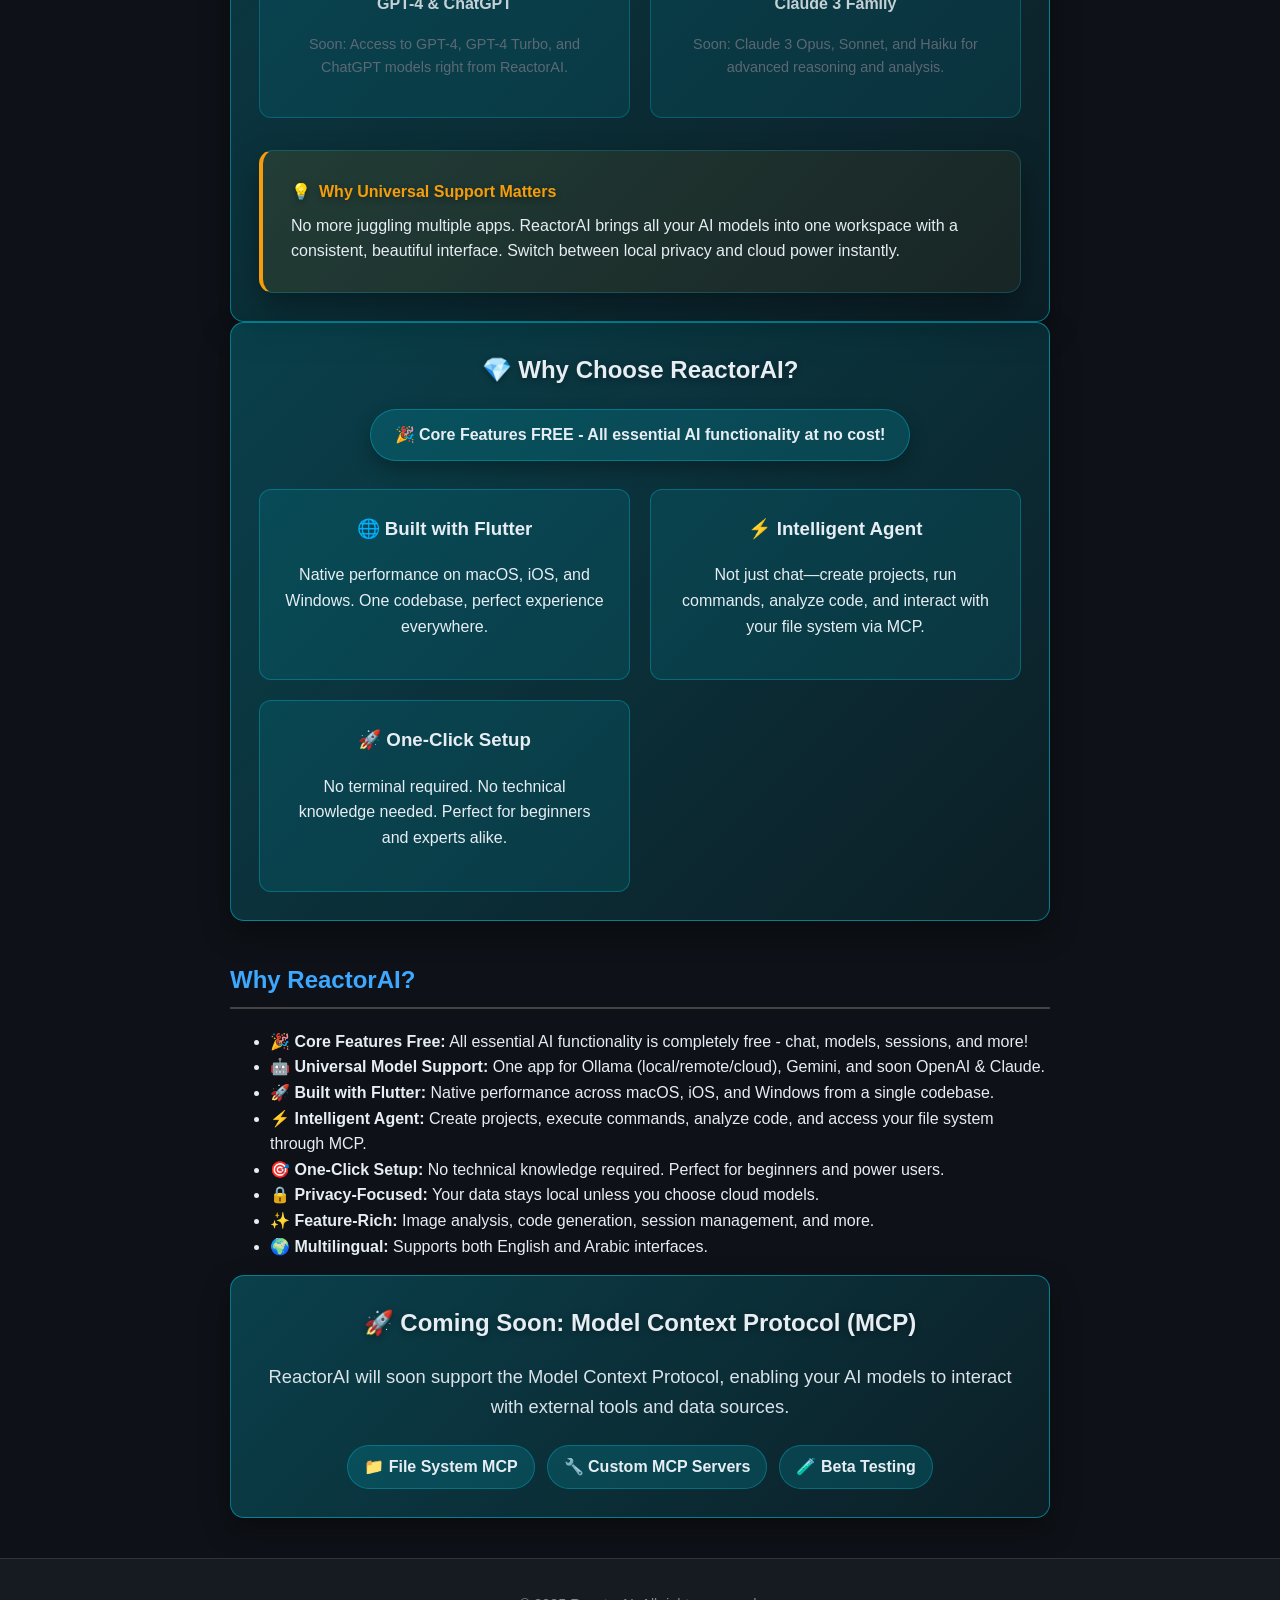
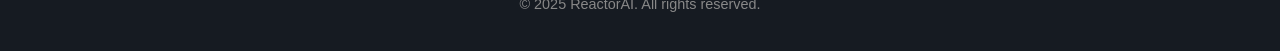
==== commit c5747d50: "documenttation updated" ====
--- a/docs/index.html
+++ b/docs/index.html
@@ -1,30 +1,34 @@
-<!DOCTYPE html>
 <!DOCTYPE html>
 <html lang="en">
+
 <head>
   <meta charset="UTF-8" />
   <meta name="viewport" content="width=device-width, initial-scale=1.0" />
   <title>ReactorAI – Ollama & Gemini Client App</title>
   <link rel="stylesheet" href="style.css" />
-  <link rel="canonical" href="https://appbigas.com" />
+  <link rel="canonical" href="https://reactoraiapp.com" />
 
   <!-- ✅ SEO Meta -->
-  <meta name="description" content="ReactorAI offers free core AI functionality for connecting to Ollama's local or remote AI models and Google's Gemini. Soon with Model Context Protocol (MCP) support. Available on macOS, iOS, and Windows." />
-  <meta name="keywords" content="ReactorAI, free AI client, free core features, Ollama, Gemini, MCP, Model Context Protocol, ollama client, gemini client, free ollama app, free ai chat, ollama desktop client, ollama desktop, ollama windows, ollama ios, ollama mac, gemini mac, gemini windows, gemini ios, macOS AI client, local LLM, AI chat app, open source AI, Ollama documentation, ReactorAI guide" />
+  <meta name="description"
+    content="ReactorAI offers free core AI functionality for connecting to Ollama's local or remote AI models and Google's Gemini. Soon with Model Context Protocol (MCP) support. Available on macOS, iOS, and Windows." />
+  <meta name="keywords"
+    content="ReactorAI, free AI client, free core features, Ollama, Gemini, MCP, Model Context Protocol, ollama client, gemini client, free ollama app, free ai chat, ollama desktop client, ollama desktop, ollama windows, ollama ios, ollama mac, gemini mac, gemini windows, gemini ios, macOS AI client, local LLM, AI chat app, open source AI, Ollama documentation, ReactorAI guide" />
   <meta name="author" content="ReactorAI Team" />
   <meta name="robots" content="index, follow" />
 
   <!-- ✅ Social Meta -->
   <meta property="og:title" content="ReactorAI – Free Core Features for Ollama & Gemini" />
-  <meta property="og:description" content="ReactorAI offers free core AI functionality for Ollama and Gemini, supporting local and remote model hosting. Essential features always free." />
+  <meta property="og:description"
+    content="ReactorAI offers free core AI functionality for Ollama and Gemini, supporting local and remote model hosting. Essential features always free." />
   <meta property="og:image" content="https://reactorai.s3.amazonaws.com/logo.png" />
-  <meta property="og:url" content="https://appbigas.com" />
+  <meta property="og:url" content="https://reactoraiapp.com" />
   <meta property="og:type" content="website" />
 
   <!-- ✅ Twitter Card -->
   <meta name="twitter:card" content="summary_large_image" />
   <meta name="twitter:title" content="ReactorAI – Free Ollama & Gemini Client for macOS, iOS, Windows" />
-  <meta name="twitter:description" content="Documentation for ReactorAI: free core features for Ollama and Gemini AI models across all platforms." />
+  <meta name="twitter:description"
+    content="Documentation for ReactorAI: free core features for Ollama and Gemini AI models across all platforms." />
   <meta name="twitter:image" content="https://reactorai.s3.amazonaws.com/logo.png" />
 
   <!-- ✅ Apple Smart Banner -->
@@ -35,7 +39,7 @@
   <script async src="https://www.googletagmanager.com/gtag/js?id=G-9H9MF1VFSR"></script>
   <script>
     window.dataLayer = window.dataLayer || [];
-    function gtag(){dataLayer.push(arguments);}
+    function gtag() { dataLayer.push(arguments); }
     gtag('js', new Date());
     gtag('config', 'G-9H9MF1VFSR');
   </script>
@@ -47,7 +51,7 @@
     "@type": "SoftwareApplication",
     "name": "ReactorAI",
     "description": "Free AI client app for connecting to Ollama's local or remote AI models and Google's Gemini. Cross-platform support for macOS, iOS, and Windows.",
-    "url": "https://appbigas.com",
+    "url": "https://reactoraiapp.com",
     "applicationCategory": "AI Assistant",
     "operatingSystem": ["macOS", "iOS", "Windows"],
     "offers": {
@@ -89,7 +93,7 @@
     "@context": "https://schema.org",
     "@type": "Organization",
     "name": "ReactorAI",
-    "url": "https://appbigas.com",
+    "url": "https://reactoraiapp.com",
     "logo": "https://reactorai.s3.amazonaws.com/logo.png",
     "description": "Developer of ReactorAI, a free cross-platform AI client application",
     "sameAs": [
@@ -105,71 +109,91 @@
     .fade-in {
       animation: fadeIn 0.8s ease-out;
     }
-    
+
     .slide-up {
       animation: slideUp 0.6s ease-out;
     }
-    
+
     @keyframes fadeIn {
-      from { opacity: 0; }
-      to { opacity: 1; }
-    }
-    
+      from {
+        opacity: 0;
+      }
+
+      to {
+        opacity: 1;
+      }
+    }
+
     @keyframes slideUp {
-      from { 
+      from {
         opacity: 0;
         transform: translateY(30px);
       }
+
       to {
         opacity: 1;
         transform: translateY(0);
       }
     }
-    
+
     /* Interactive elements */
     .store-links img {
       transition: transform 0.2s ease, filter 0.2s ease;
     }
-    
+
     .store-links img:hover {
       transform: scale(1.05);
       filter: brightness(1.1);
     }
-    
+
     /* Gradient sections with hover effects */
     .gradient-section {
       transition: transform 0.3s ease, box-shadow 0.3s ease;
     }
-    
+
     .gradient-section:hover {
       transform: translateY(-3px);
       box-shadow: 0 12px 32px rgba(0, 0, 0, 0.35);
     }
   </style>
 </head>
+
 <body>
   <script src="theme-toggle.js"></script>
   <header>
     <div style="display: flex; align-items: center; justify-content: center; gap: 12px;">
       <img src="https://reactorai.s3.amazonaws.com/logo.png" alt="ReactorAI Logo" style="height: 50px;" />
-      <h1 style="margin: 0;">ReactorAI</h1>
+      <h1 style="margin: 0;">One Workspace. Every Model.</h1>
     </div>
-    <p>Chat with Ollama and Gemini AI models on macOS, iOS, and Windows</p>
+    <p style="font-size: 1.2em; margin: 16px 0 8px 0; font-weight: 500;">
+      🦙 Ollama • 💎 Gemini • 🤖 OpenAI<sup style="font-size: 0.7em;">*</sup> • 🧠 Claude<sup
+        style="font-size: 0.7em;">*</sup>
+    </p>
+    <p style="margin: 8px 0 20px 0; color: var(--text-secondary);">
+      Built with Flutter • One-Click Setup • For Everyone
+    </p>
+
+    <div style="display: flex; gap: 12px; justify-content: center; flex-wrap: wrap; margin: 20px 0;">
+      <span class="feature-badge">🤖 Universal AI Workspace</span>
+      <span class="feature-badge">⚡ Intelligent Agent</span>
+      <span class="feature-badge">🚀 Cross-Platform</span>
+    </div>
 
     <!-- Store Badges -->
     <div class="store-links">
       <a href="https://apps.apple.com/eg/app/reactorai/id6739567267" target="_blank" rel="noopener">
         <img src="https://tools.applemediaservices.com/api/badges/download-on-the-app-store/black/en-us?size=250x83"
-             alt="Download on the App Store" />
+          alt="Download on the App Store" />
       </a>
       <a href="https://apps.microsoft.com/store/detail/9NLWPTD23PG0?cid=DevShareMCLPCB" target="_blank" rel="noopener">
         <img src="https://developer.microsoft.com/store/badges/images/English_get-it-from-MS.png"
-             alt="Get it from Microsoft" />
+          alt="Get it from Microsoft" />
       </a>
     </div>
     <div class="store-links">
       <a href="https://www.buymeacoffee.com/ayman3000" target="_blank" rel="noopener">
-        <img src="https://cdn.ko-fi.com/cdn/kofi5.png?v=3" alt="Buy Me a Coffee" style="height: 36px; margin-top: 12px;" />
+        <img src="https://cdn.ko-fi.com/cdn/kofi5.png?v=3" alt="Buy Me a Coffee"
+          style="height: 36px; margin-top: 12px;" />
       </a>
       <p style="margin-top: 8px; font-size: 0.95em; color: #aaa;">
         Like ReactorAI? Support future updates ❤️
@@ -179,10 +203,11 @@
 
   <!-- Simple Top Navigation -->
   <nav class="topnav">
+    <a href="index.html" class="active">Home</a>
     <a href="installation.html">Installation</a>
     <a href="documentation.html">Documentation <span class="badge badge--small">NEW</span></a>
     <a href="prompting-guide.html">Prompting Guide</a>
-    <a href="ollama-news.html">Ollama News <span class="badge badge--small">BETA</span></a>
+    <a href="ollama-news.html">Ollama News <span class="badge badge--small badge--warm">BETA</span></a>
     <a href="faq.html">FAQ</a>
   </nav>
 
@@ -190,7 +215,8 @@
     <!-- 🎉 NEW UPDATE HIGHLIGHT -->
     <section class="card card--accent card--centered gradient-section slide-up">
       <h2 class="card-title">🚀 NEW UPDATE: Gemini Models Support!</h2>
-      <p class="card-lede">ReactorAI now supports Google's powerful Gemini models alongside Ollama! Switch between local Ollama models and cloud-based Gemini for the best of both worlds.</p>
+      <p class="card-lede">ReactorAI now supports Google's powerful Gemini models alongside Ollama! Switch between local
+        Ollama models and cloud-based Gemini for the best of both worlds.</p>
       <div class="badge-row">
         <span class="feature-badge">✨ Gemini Pro</span>
         <span class="feature-badge">🔥 Gemini Flash</span>
@@ -200,8 +226,76 @@
 
     <section class="fade-in">
       <h2>Welcome to ReactorAI</h2>
-      <p>ReactorAI is a beautifully designed, cross-platform client app that lets you interact with Ollama's local or remote AI models and Google's Gemini models seamlessly.</p>
-      <p>It's simple, privacy-respecting, and available on all major platforms.</p>
+      <p>ReactorAI is your <strong>universal AI workspace</strong> built with Flutter. One beautiful app that connects
+        to all your favorite AI models—whether they're running locally on your machine, on a remote server, or in the
+        cloud.</p>
+      <p><strong>One-click setup.</strong> No technical knowledge required. Perfect for beginners and power users alike.
+      </p>
+
+      <div class="card card--compact"
+        style="margin-top: 24px; background: var(--primary-alpha-10); border-left: 4px solid var(--color-primary);">
+        <p style="margin: 0; font-size: 0.95em;">
+          <strong>🎯 Coming Soon:</strong> OpenAI (GPT-4, ChatGPT) and Anthropic Claude support! ReactorAI will be your
+          single workspace for <em>every</em> major AI model.
+        </p>
+      </div>
+    </section>
+
+    <!-- 🤖 MODEL SUPPORT SECTION -->
+    <section class="card card--accent card--centered gradient-section slide-up" style="margin-top: 40px;">
+      <h2 class="card-title">🤖 Universal Model Support</h2>
+      <p class="card-lede">One app. All models. Your choice.</p>
+
+      <div class="feature-grid" style="margin-top: 32px;">
+        <div class="feature-card">
+          <h3 class="card-subtitle">🦙 Ollama</h3>
+          <p><strong>Local, Remote, or Cloud</strong></p>
+          <p style="font-size: 0.9em; color: var(--text-secondary);">
+            Run 100+ models on your machine, connect to your server, or use cloud hosting. Full privacy control.
+          </p>
+          <div class="badge-row" style="margin-top: 12px;">
+            <span class="badge">Llama 3.2</span>
+            <span class="badge">Mistral</span>
+            <span class="badge">CodeLlama</span>
+          </div>
+        </div>
+
+        <div class="feature-card">
+          <h3 class="card-subtitle">💎 Google Gemini</h3>
+          <p><strong>Cloud-Powered AI</strong></p>
+          <p style="font-size: 0.9em; color: var(--text-secondary);">
+            Access Google's powerful Gemini Pro and Flash models. Fast, capable, and always up-to-date.
+          </p>
+          <div class="badge-row" style="margin-top: 12px;">
+            <span class="badge">Gemini Pro</span>
+            <span class="badge">Gemini Flash</span>
+          </div>
+        </div>
+
+        <div class="feature-card" style="opacity: 0.85;">
+          <h3 class="card-subtitle">🤖 OpenAI <span class="badge badge--small badge--warm">SOON</span>
+          </h3>
+          <p><strong>GPT-4 & ChatGPT</strong></p>
+          <p style="font-size: 0.9em; color: var(--text-secondary);">
+            Soon: Access to GPT-4, GPT-4 Turbo, and ChatGPT models right from ReactorAI.
+          </p>
+        </div>
+
+        <div class="feature-card" style="opacity: 0.85;">
+          <h3 class="card-subtitle">🧠 Claude <span class="badge badge--small badge--warm">SOON</span>
+          </h3>
+          <p><strong>Claude 3 Family</strong></p>
+          <p style="font-size: 0.9em; color: var(--text-secondary);">
+            Soon: Claude 3 Opus, Sonnet, and Haiku for advanced reasoning and analysis.
+          </p>
+        </div>
+      </div>
+
+      <div class="card card--tip" style="margin-top: 32px; text-align: left;">
+        <p class="card-title" style="margin: 0 0 8px 0; font-weight: bold;">Why Universal Support Matters</p>
+        <p style="margin: 0;">No more juggling multiple apps. ReactorAI brings all your AI models into one workspace
+          with a consistent, beautiful interface. Switch between local privacy and cloud power instantly.</p>
+      </div>
     </section>
 
     <!-- 💎 WHY REACTORAI SECTION -->
@@ -214,36 +308,44 @@
 
       <div class="feature-grid">
         <div class="feature-card">
-          <h3 class="card-subtitle">🌐 Universal Access</h3>
-          <p>Works with both local Ollama models and cloud Gemini - your choice!</p>
-        </div>
-        <div class="feature-card">
-          <h3 class="card-subtitle">🔒 Privacy First</h3>
-          <p>Your data stays on your device with local models, or use cloud when you need it.</p>
-        </div>
-        <div class="feature-card">
-          <h3 class="card-subtitle">⚡ No Setup Hassles</h3>
-          <p>Beautiful interface, instant setup - just download and start chatting!</p>
+          <h3 class="card-subtitle">🌐 Built with Flutter</h3>
+          <p>Native performance on macOS, iOS, and Windows. One codebase, perfect experience everywhere.</p>
+        </div>
+        <div class="feature-card">
+          <h3 class="card-subtitle">⚡ Intelligent Agent</h3>
+          <p>Not just chat—create projects, run commands, analyze code, and interact with your file system via MCP.</p>
+        </div>
+        <div class="feature-card">
+          <h3 class="card-subtitle">🚀 One-Click Setup</h3>
+          <p>No terminal required. No technical knowledge needed. Perfect for beginners and experts alike.</p>
         </div>
       </div>
     </section>
 
     <section>
-        <h2>Why ReactorAI?</h2>
-        <ul>
-            <li><strong>🎉 Core Features Free:</strong> All essential AI functionality is completely free - chat, models, sessions, and more!</li>
-            <li><strong>Cross-Platform:</strong> Available on macOS, iOS, and Windows.</li>
-            <li><strong>Privacy-Focused:</strong> Your data stays local unless you use a remote server.</li>
-            <li><strong>Easy to Use:</strong> A simple and intuitive interface for interacting with AI models.</li>
-            <li><strong>Feature-Rich:</strong> Supports image analysis, code generation, and more.</li>
-            <li><strong>Multilingual:</strong> Supports both English and Arabic interfaces.</li>
-        </ul>
+      <h2>Why ReactorAI?</h2>
+      <ul>
+        <li><strong>🎉 Core Features Free:</strong> All essential AI functionality is completely free - chat, models,
+          sessions, and more!</li>
+        <li><strong>🤖 Universal Model Support:</strong> One app for Ollama (local/remote/cloud), Gemini, and soon
+          OpenAI & Claude.</li>
+        <li><strong>🚀 Built with Flutter:</strong> Native performance across macOS, iOS, and Windows from a single
+          codebase.</li>
+        <li><strong>⚡ Intelligent Agent:</strong> Create projects, execute commands, analyze code, and access your file
+          system through MCP.</li>
+        <li><strong>🎯 One-Click Setup:</strong> No technical knowledge required. Perfect for beginners and power users.
+        </li>
+        <li><strong>🔒 Privacy-Focused:</strong> Your data stays local unless you choose cloud models.</li>
+        <li><strong>✨ Feature-Rich:</strong> Image analysis, code generation, session management, and more.</li>
+        <li><strong>🌍 Multilingual:</strong> Supports both English and Arabic interfaces.</li>
+      </ul>
     </section>
 
     <!-- 🚀 COMING SOON SECTION -->
     <section class="card card--accent card--centered gradient-section slide-up">
       <h2 class="card-title">🚀 Coming Soon: Model Context Protocol (MCP)</h2>
-      <p class="card-lede">ReactorAI will soon support the Model Context Protocol, enabling your AI models to interact with external tools and data sources.</p>
+      <p class="card-lede">ReactorAI will soon support the Model Context Protocol, enabling your AI models to interact
+        with external tools and data sources.</p>
       <div class="badge-row">
         <span class="feature-badge">📁 File System MCP</span>
         <span class="feature-badge">🔧 Custom MCP Servers</span>
@@ -256,4 +358,5 @@
     <p>&copy; 2025 ReactorAI. All rights reserved.</p>
   </footer>
 </body>
-</html>
+
+</html>
--- a/docs/style.css
+++ b/docs/style.css
@@ -1,505 +1,618 @@
 /* Global Variables */
 :root {
-    --bg-dark: #1e1e1e;
-    --bg-light: #2a2a2a;
-    --text-light: #eaeaea;
-    --accent: #00bcd4;
-    --link-color: #4fc3f7;
-    --link-hover: #81d4fa;
-  }
+  /* ===== BACKGROUNDS ===== */
+  --bg-dark: #0E1117;
+  --bg-light: #161B22;
+  --bg-tertiary: #1F242C;
+  --bg-code: #0D1117;
+
+  /* ===== BORDERS ===== */
+  --border-subtle: #1F242C;
+  --border-default: #30363D;
+  --border-emphasis: #3EA8FF;
+
+  /* ===== TEXT ===== */
+  --text-light: #E6EDF3;
+  --text-secondary: #6A7380;
+  --text-tertiary: #484F58;
+  --text-code: #CDE7FF;
+
+  /* ===== BRAND COLORS ===== */
+  --accent: #3EA8FF;
+  --color-primary: #3EA8FF;
+  --color-secondary: #2ED3C6;
+  --link-color: #3EA8FF;
+  --link-hover: #5BB8FF;
+
+  /* ===== SEMANTIC COLORS ===== */
+  --color-success: #10B981;
+  --color-success-bg: rgba(16, 185, 129, 0.1);
+  --color-success-border: rgba(16, 185, 129, 0.3);
+
+  --color-warning: #F59E0B;
+  --color-warning-bg: rgba(245, 158, 11, 0.1);
+  --color-warning-border: rgba(245, 158, 11, 0.3);
+
+  --color-error: #EF4444;
+  --color-error-bg: rgba(239, 68, 68, 0.1);
+  --color-error-border: rgba(239, 68, 68, 0.3);
+
+  --color-info: #3EA8FF;
+  --color-info-bg: rgba(62, 168, 255, 0.1);
+  --color-info-border: rgba(62, 168, 255, 0.3);
+
+  /* ===== TRANSPARENCIES ===== */
+  --primary-alpha-10: rgba(62, 168, 255, 0.1);
+  --primary-alpha-20: rgba(62, 168, 255, 0.2);
+  --primary-alpha-30: rgba(62, 168, 255, 0.3);
+  --secondary-alpha-10: rgba(46, 211, 198, 0.1);
+  --secondary-alpha-20: rgba(46, 211, 198, 0.2);
+
+  /* ===== GRADIENTS ===== */
+  --gradient-primary: linear-gradient(135deg, #3EA8FF 0%, #2ED3C6 100%);
+  --gradient-accent: linear-gradient(135deg,
+      rgba(62, 168, 255, 0.28) 0%,
+      rgba(46, 211, 198, 0.28) 100%);
+
+  /* ===== SHADOWS ===== */
+  --shadow-sm: 0 1px 2px rgba(0, 0, 0, 0.3);
+  --shadow-md: 0 4px 8px rgba(0, 0, 0, 0.4);
+  --shadow-lg: 0 12px 24px rgba(0, 0, 0, 0.5);
+  --shadow-primary: 0 8px 16px rgba(62, 168, 255, 0.3);
+  --shadow-secondary: 0 8px 16px rgba(46, 211, 198, 0.3);
+}
 
 /* Light theme variables */
 [data-theme="light"] {
-    --bg-dark: #ffffff;
-    --bg-light: #f5f5f5;
-    --text-light: #333333;
-    --accent: #00bcd4;
-    --link-color: #0288d1;
-    --link-hover: #0277bd;
+  --bg-dark: #FFFFFF;
+  --bg-light: #F6F8FA;
+  --bg-tertiary: #EAEEF2;
+  --bg-code: #F6F8FA;
+
+  --border-subtle: #D0D7DE;
+  --border-default: #D0D7DE;
+  --border-emphasis: #3EA8FF;
+
+  --text-light: #1F2328;
+  --text-secondary: #656D76;
+  --text-tertiary: #8C959F;
+  --text-code: #0550AE;
+
+  --accent: #3EA8FF;
+  --color-primary: #3EA8FF;
+  --color-secondary: #2ED3C6;
+  --link-color: #0288d1;
+  --link-hover: #0277bd;
+
+  --shadow-sm: 0 1px 2px rgba(0, 0, 0, 0.1);
+  --shadow-md: 0 4px 8px rgba(0, 0, 0, 0.12);
+  --shadow-lg: 0 12px 24px rgba(0, 0, 0, 0.15);
 }
 
 /* Theme toggle button */
 .theme-toggle {
-    position: fixed;
-    top: 20px;
-    right: 20px;
-    background: var(--accent);
-    color: white;
-    border: none;
-    border-radius: 50%;
-    width: 50px;
-    height: 50px;
-    font-size: 1.2em;
-    cursor: pointer;
-    box-shadow: 0 4px 15px rgba(0, 188, 212, 0.3);
-    transition: all 0.3s ease;
-    z-index: 1000;
-    display: flex;
-    align-items: center;
-    justify-content: center;
+  position: fixed;
+  top: 20px;
+  right: 20px;
+  background: var(--accent);
+  color: white;
+  border: none;
+  border-radius: 50%;
+  width: 50px;
+  height: 50px;
+  font-size: 1.2em;
+  cursor: pointer;
+  box-shadow: 0 4px 15px rgba(0, 188, 212, 0.3);
+  transition: all 0.3s ease;
+  z-index: 1000;
+  display: flex;
+  align-items: center;
+  justify-content: center;
 }
 
 .theme-toggle:hover {
-    transform: scale(1.1);
-    box-shadow: 0 6px 20px rgba(0, 188, 212, 0.4);
-}
-  
-  * {
-    box-sizing: border-box;
+  transform: scale(1.1);
+  box-shadow: 0 6px 20px rgba(0, 188, 212, 0.4);
+}
+
+* {
+  box-sizing: border-box;
+}
+
+body {
+  font-family: -apple-system, BlinkMacSystemFont, 'Segoe UI', Roboto, Oxygen, Ubuntu, Cantarell, 'Open Sans', 'Helvetica Neue', sans-serif;
+  line-height: 1.6;
+  margin: 0;
+  padding: 0;
+  background-color: var(--bg-dark);
+  color: var(--text-light);
+  /* Smooth transitions for theme changes */
+  transition: background-color 0.3s ease, color 0.3s ease;
+}
+
+header {
+  background-color: var(--bg-light);
+  color: var(--text-light);
+  padding: 30px 40px;
+  border-bottom: 1px solid #444;
+  text-align: center;
+  transition: background-color 0.3s ease, border-color 0.3s ease;
+}
+
+[data-theme="light"] header {
+  border-bottom-color: #ddd;
+}
+
+header h1 {
+  margin: 0;
+  color: var(--accent);
+  font-size: 2em;
+}
+
+.store-links {
+  margin-top: 20px;
+  text-align: center;
+}
+
+.store-links img {
+  height: 45px;
+  margin-right: 16px;
+}
+
+.topnav {
+  background: var(--bg-light);
+  padding: 12px 40px;
+  border-bottom: 1px solid #333;
+  text-align: center;
+  transition: background-color 0.3s ease, border-color 0.3s ease;
+}
+
+[data-theme="light"] .topnav {
+  border-bottom-color: #ddd;
+}
+
+.topnav a {
+  color: var(--link-color);
+  text-decoration: none;
+  margin: 0 16px;
+  font-weight: bold;
+  /* Smooth hover transitions */
+  transition: color 0.2s ease, text-shadow 0.2s ease;
+  padding: 8px 12px;
+  border-radius: 6px;
+}
+
+.topnav a:hover {
+  text-decoration: underline;
+  color: var(--link-hover);
+  /* Subtle glow effect */
+  text-shadow: 0 0 8px rgba(129, 212, 250, 0.3);
+}
+
+.container {
+  display: flex;
+  flex-direction: row;
+  min-height: 100vh;
+}
+
+aside {
+  width: 250px;
+  background: var(--bg-light);
+  border-right: 1px solid #333;
+  padding: 20px;
+  transition: background-color 0.3s ease, border-color 0.3s ease;
+}
+
+[data-theme="light"] aside {
+  border-right-color: #ddd;
+}
+
+aside h2 {
+  color: var(--accent);
+  font-size: 1.2em;
+  margin-bottom: 12px;
+}
+
+aside a {
+  display: block;
+  color: var(--text-light);
+  margin: 8px 0;
+  text-decoration: none;
+  /* Smooth transitions for sidebar links */
+  transition: color 0.2s ease, padding-left 0.2s ease, background-color 0.2s ease;
+  padding: 6px 12px;
+  border-radius: 4px;
+}
+
+aside a:hover {
+  text-decoration: underline;
+  color: var(--link-hover);
+  /* Slide effect and background highlight */
+  padding-left: 20px;
+  background-color: rgba(79, 195, 247, 0.1);
+}
+
+main {
+  flex: 1;
+  padding: 40px;
+  max-width: 900px;
+  margin: 0 auto;
+}
+
+main h2 {
+  color: var(--accent);
+  border-bottom: 2px solid #444;
+  padding-bottom: 8px;
+  margin-top: 40px;
+  transition: border-color 0.3s ease;
+}
+
+[data-theme="light"] main h2 {
+  border-bottom-color: #ddd;
+}
+
+.card {
+  background: var(--bg-light);
+  border-radius: 14px;
+  padding: 28px;
+  border: 1px solid rgba(0, 188, 212, 0.25);
+  box-shadow: 0 12px 28px rgba(0, 0, 0, 0.35);
+  transition: transform 0.3s ease, box-shadow 0.3s ease,
+    border-color 0.3s ease, background-color 0.3s ease;
+}
+
+.card:hover {
+  transform: translateY(-3px);
+  box-shadow: 0 18px 36px rgba(0, 0, 0, 0.4);
+  border-color: rgba(0, 188, 212, 0.45);
+}
+
+[data-theme="light"] .card {
+  background: var(--bg-light);
+  border: 1px solid rgba(0, 188, 212, 0.3);
+  box-shadow: 0 14px 32px rgba(0, 188, 212, 0.14);
+}
+
+.card--accent {
+  background: linear-gradient(135deg,
+      rgba(0, 188, 212, 0.28),
+      rgba(0, 188, 212, 0.08));
+  border-color: rgba(0, 188, 212, 0.55);
+  color: var(--text-light);
+}
+
+[data-theme="light"] .card--accent {
+  background: linear-gradient(135deg,
+      rgba(0, 188, 212, 0.2),
+      rgba(0, 188, 212, 0.05));
+}
+
+.card--centered {
+  text-align: center;
+}
+
+.card--compact {
+  padding: 20px;
+}
+
+.card--border-accent {
+  border-left: 5px solid var(--accent);
+}
+
+.card .card-title {
+  margin-top: 0;
+  border-bottom: none;
+  padding-bottom: 0;
+}
+
+.card--accent .card-title {
+  color: var(--text-light);
+  text-shadow: 0 2px 6px rgba(0, 0, 0, 0.35);
+}
+
+.card-lede {
+  font-size: 1.15em;
+  font-weight: 500;
+  margin-bottom: 0;
+}
+
+.card--accent .card-lede {
+  color: var(--text-light);
+  opacity: 0.95;
+}
+
+.badge-row {
+  margin-top: 24px;
+  display: flex;
+  gap: 12px;
+  justify-content: center;
+  flex-wrap: wrap;
+}
+
+.pill-group {
+  display: flex;
+  justify-content: center;
+  margin-bottom: 28px;
+}
+
+.card-subtitle {
+  margin-top: 0;
+}
+
+.card-highlight {
+  color: var(--accent);
+  font-weight: 700;
+}
+
+.note {
+  background: rgba(0, 188, 212, 0.12);
+  border-left: 4px solid var(--accent);
+  border-radius: 10px;
+  padding: 16px;
+  margin-top: 20px;
+}
+
+[data-theme="light"] .note {
+  background: rgba(0, 188, 212, 0.1);
+}
+
+.code-block {
+  background: var(--bg-dark);
+  border: 1px solid rgba(0, 188, 212, 0.25);
+  border-radius: 10px;
+  padding: 16px;
+  margin: 12px 0;
+  overflow-x: auto;
+}
+
+[data-theme="light"] .code-block {
+  background: #f0f8fa;
+  border-color: rgba(0, 188, 212, 0.3);
+}
+
+.code-block code {
+  display: block;
+  color: var(--text-light);
+  font-family: 'Courier New', Courier, monospace;
+  line-height: 1.6;
+  white-space: pre-line;
+}
+
+[data-theme="light"] .code-block code {
+  color: #0f2a30;
+}
+
+.card code {
+  color: var(--accent);
+  font-family: 'Courier New', Courier, monospace;
+  font-weight: 600;
+}
+
+.badge {
+  display: inline-block;
+  background: rgba(0, 188, 212, 0.18);
+  color: var(--accent);
+  border: 1px solid rgba(0, 188, 212, 0.4);
+  font-size: 0.7em;
+  padding: 3px 10px;
+  border-radius: 999px;
+  font-weight: 600;
+  letter-spacing: 0.02em;
+}
+
+[data-theme="light"] .badge {
+  background: rgba(0, 188, 212, 0.15);
+  color: #006d7a;
+  border-color: rgba(0, 188, 212, 0.35);
+}
+
+.badge--small {
+  font-size: 0.65em;
+  padding: 2px 8px;
+}
+
+.feature-badge {
+  display: inline-block;
+  background: rgba(0, 188, 212, 0.18);
+  color: var(--text-light);
+  border: 1px solid rgba(0, 188, 212, 0.35);
+  padding: 8px 16px;
+  border-radius: 22px;
+  font-weight: 600;
+  transition: transform 0.2s ease, background-color 0.3s ease,
+    border-color 0.3s ease;
+}
+
+.feature-badge:hover {
+  transform: scale(1.05);
+  background: rgba(0, 188, 212, 0.3);
+  border-color: rgba(0, 188, 212, 0.5);
+}
+
+.feature-card {
+  background: rgba(0, 188, 212, 0.12);
+  border: 1px solid rgba(0, 188, 212, 0.35);
+  border-radius: 12px;
+  padding: 24px;
+  transition: transform 0.2s ease, background-color 0.3s ease,
+    border-color 0.3s ease, box-shadow 0.3s ease;
+}
+
+.feature-card:hover {
+  transform: translateY(-3px);
+  background: rgba(0, 188, 212, 0.2);
+  border-color: rgba(0, 188, 212, 0.5);
+  box-shadow: 0 12px 22px rgba(0, 0, 0, 0.3);
+}
+
+[data-theme="light"] .feature-card {
+  background: rgba(0, 188, 212, 0.1);
+  border-color: rgba(0, 188, 212, 0.3);
+}
+
+.feature-grid {
+  display: grid;
+  grid-template-columns: repeat(auto-fit, minmax(250px, 1fr));
+  gap: 20px;
+  margin-top: 20px;
+}
+
+.pill {
+  display: inline-block;
+  background: rgba(0, 188, 212, 0.18);
+  color: var(--text-light);
+  padding: 12px 24px;
+  border-radius: 999px;
+  font-weight: 600;
+  border: 1px solid rgba(0, 188, 212, 0.4);
+  box-shadow: 0 8px 18px rgba(0, 0, 0, 0.28);
+}
+
+[data-theme="light"] .pill {
+  color: #005562;
+  background: rgba(0, 188, 212, 0.15);
+  border-color: rgba(0, 188, 212, 0.35);
+}
+
+.button {
+  display: inline-block;
+  background: var(--accent);
+  color: #0a1f24;
+  padding: 12px 24px;
+  border-radius: 10px;
+  font-weight: 600;
+  text-decoration: none;
+  transition: transform 0.2s ease, box-shadow 0.3s ease,
+    background-color 0.3s ease, color 0.3s ease;
+}
+
+.button:hover {
+  transform: translateY(-2px);
+  box-shadow: 0 10px 24px rgba(0, 188, 212, 0.35);
+  background: var(--link-hover);
+  color: #ffffff;
+}
+
+[data-theme="dark"] .button {
+  color: #0a1f24;
+}
+
+[data-theme="light"] .button {
+  color: #0a1f24;
+}
+
+.screenshot {
+  margin: 20px 0;
+  border: 1px solid #333;
+  background: #1c1c1c;
+  padding: 8px;
+  border-radius: 6px;
+  /* Smooth hover effects for screenshots */
+  transition: transform 0.2s ease,
+    box-shadow 0.2s ease,
+    border-color 0.2s ease,
+    background-color 0.3s ease;
+}
+
+/* Warm Accent Utilities */
+.text-warm {
+  color: var(--color-warning);
+}
+
+.bg-warm {
+  background-color: var(--color-warning-bg);
+}
+
+.border-warm {
+  border-color: var(--color-warning-border);
+}
+
+.badge--warm {
+  background-color: var(--color-warning-bg);
+  color: var(--color-warning);
+  border: 1px solid var(--color-warning-border);
+}
+
+/* Pro Tip Card */
+.card--tip {
+  background: linear-gradient(135deg, rgba(245, 158, 11, 0.1) 0%, rgba(245, 158, 11, 0.05) 100%);
+  border-left: 4px solid var(--color-warning);
+}
+
+.card--tip .card-title {
+  color: var(--color-warning);
+  display: flex;
+  align-items: center;
+  gap: 8px;
+}
+
+.card--tip .card-title::before {
+  content: "💡";
+}
+
+[data-theme="light"] .screenshot {
+  background: #f9f9f9;
+  border-color: #ddd;
+}
+
+.screenshot:hover {
+  transform: translateY(-2px);
+  box-shadow: 0 4px 20px rgba(0, 188, 212, 0.2);
+  border-color: var(--accent);
+}
+
+.screenshot img {
+  max-width: 100%;
+  height: auto;
+  border-radius: 4px;
+  display: block;
+  margin: 0 auto;
+}
+
+footer {
+  text-align: center;
+  padding: 20px;
+  font-size: 0.9em;
+  color: #888;
+  border-top: 1px solid #333;
+  background-color: var(--bg-light);
+  transition: background-color 0.3s ease, border-color 0.3s ease;
+}
+
+[data-theme="light"] footer {
+  border-top-color: #ddd;
+  color: #666;
+}
+
+a {
+  color: var(--link-color);
+  text-decoration: none;
+  /* Smooth transitions for all links */
+  transition: color 0.2s ease;
+}
+
+a:hover {
+  color: var(--link-hover);
+  text-decoration: underline;
+}
+
+@media (max-width: 768px) {
+  .container {
+    flex-direction: column;
   }
-  
-  body {
-    font-family: -apple-system, BlinkMacSystemFont, 'Segoe UI', Roboto, Oxygen, Ubuntu, Cantarell, 'Open Sans', 'Helvetica Neue', sans-serif;
-    line-height: 1.6;
-    margin: 0;
-    padding: 0;
-    background-color: var(--bg-dark);
-    color: var(--text-light);
-    /* Smooth transitions for theme changes */
-    transition: background-color 0.3s ease, color 0.3s ease;
+
+  aside {
+    width: 100%;
+    border-right: none;
+    border-bottom: 1px solid #333;
+    transition: border-color 0.3s ease;
   }
-  
-  header {
-    background-color: var(--bg-light);
-    color: var(--text-light);
-    padding: 30px 40px;
-    border-bottom: 1px solid #444;
-    text-align: center;
-    transition: background-color 0.3s ease, border-color 0.3s ease;
-  }
-
-  [data-theme="light"] header {
+
+  [data-theme="light"] aside {
     border-bottom-color: #ddd;
   }
-  
-  header h1 {
-    margin: 0;
-    color: var(--accent);
-    font-size: 2em;
-  }
-  
-  .store-links {
-    margin-top: 20px;
-    text-align: center;
-  }
-  
-  .store-links img {
-    height: 45px;
-    margin-right: 16px;
-  }
-  
-  .topnav {
-    background: var(--bg-light);
-    padding: 12px 40px;
-    border-bottom: 1px solid #333;
-    text-align: center;
-    transition: background-color 0.3s ease, border-color 0.3s ease;
-  }
-
-  [data-theme="light"] .topnav {
-    border-bottom-color: #ddd;
-  }
-  
-  .topnav a {
-    color: var(--link-color);
-    text-decoration: none;
-    margin: 0 16px;
-    font-weight: bold;
-    /* Smooth hover transitions */
-    transition: color 0.2s ease, text-shadow 0.2s ease;
-    padding: 8px 12px;
-    border-radius: 6px;
-  }
-  
-  .topnav a:hover {
-    text-decoration: underline;
-    color: var(--link-hover);
-    /* Subtle glow effect */
-    text-shadow: 0 0 8px rgba(129, 212, 250, 0.3);
-  }
-  
-  .container {
-    display: flex;
-    flex-direction: row;
-    min-height: 100vh;
-  }
-  
-  aside {
-    width: 250px;
-    background: var(--bg-light);
-    border-right: 1px solid #333;
-    padding: 20px;
-    transition: background-color 0.3s ease, border-color 0.3s ease;
-  }
-
-  [data-theme="light"] aside {
-    border-right-color: #ddd;
-  }
-  
-  aside h2 {
-    color: var(--accent);
-    font-size: 1.2em;
-    margin-bottom: 12px;
-  }
-  
-  aside a {
-    display: block;
-    color: var(--text-light);
-    margin: 8px 0;
-    text-decoration: none;
-    /* Smooth transitions for sidebar links */
-    transition: color 0.2s ease, padding-left 0.2s ease, background-color 0.2s ease;
-    padding: 6px 12px;
-    border-radius: 4px;
-  }
-  
-  aside a:hover {
-    text-decoration: underline;
-    color: var(--link-hover);
-    /* Slide effect and background highlight */
-    padding-left: 20px;
-    background-color: rgba(79, 195, 247, 0.1);
-  }
-  
+
   main {
-    flex: 1;
-    padding: 40px;
-    max-width: 900px;
-    margin: 0 auto;
-  }
-  
-  main h2 {
-    color: var(--accent);
-    border-bottom: 2px solid #444;
-    padding-bottom: 8px;
-    margin-top: 40px;
-    transition: border-color 0.3s ease;
-  }
-
-  [data-theme="light"] main h2 {
-    border-bottom-color: #ddd;
-  }
-
-  .card {
-    background: var(--bg-light);
-    border-radius: 14px;
-    padding: 28px;
-    border: 1px solid rgba(0, 188, 212, 0.25);
-    box-shadow: 0 12px 28px rgba(0, 0, 0, 0.35);
-    transition: transform 0.3s ease, box-shadow 0.3s ease,
-                border-color 0.3s ease, background-color 0.3s ease;
-  }
-
-  .card:hover {
-    transform: translateY(-3px);
-    box-shadow: 0 18px 36px rgba(0, 0, 0, 0.4);
-    border-color: rgba(0, 188, 212, 0.45);
-  }
-
-  [data-theme="light"] .card {
-    background: var(--bg-light);
-    border: 1px solid rgba(0, 188, 212, 0.3);
-    box-shadow: 0 14px 32px rgba(0, 188, 212, 0.14);
-  }
-
-  .card--accent {
-    background: linear-gradient(135deg,
-      rgba(0, 188, 212, 0.28),
-      rgba(0, 188, 212, 0.08));
-    border-color: rgba(0, 188, 212, 0.55);
-    color: var(--text-light);
-  }
-
-  [data-theme="light"] .card--accent {
-    background: linear-gradient(135deg,
-      rgba(0, 188, 212, 0.2),
-      rgba(0, 188, 212, 0.05));
-  }
-
-  .card--centered {
-    text-align: center;
-  }
-
-  .card--compact {
     padding: 20px;
   }
-
-  .card--border-accent {
-    border-left: 5px solid var(--accent);
-  }
-
-  .card .card-title {
-    margin-top: 0;
-    border-bottom: none;
-    padding-bottom: 0;
-  }
-
-  .card--accent .card-title {
-    color: var(--text-light);
-    text-shadow: 0 2px 6px rgba(0, 0, 0, 0.35);
-  }
-
-  .card-lede {
-    font-size: 1.15em;
-    font-weight: 500;
-    margin-bottom: 0;
-  }
-
-  .card--accent .card-lede {
-    color: var(--text-light);
-    opacity: 0.95;
-  }
-
-  .badge-row {
-    margin-top: 24px;
-    display: flex;
-    gap: 12px;
-    justify-content: center;
-    flex-wrap: wrap;
-  }
-
-  .pill-group {
-    display: flex;
-    justify-content: center;
-    margin-bottom: 28px;
-  }
-
-  .card-subtitle {
-    margin-top: 0;
-  }
-
-  .card-highlight {
-    color: var(--accent);
-    font-weight: 700;
-  }
-
-  .note {
-    background: rgba(0, 188, 212, 0.12);
-    border-left: 4px solid var(--accent);
-    border-radius: 10px;
-    padding: 16px;
-    margin-top: 20px;
-  }
-
-  [data-theme="light"] .note {
-    background: rgba(0, 188, 212, 0.1);
-  }
-
-  .code-block {
-    background: var(--bg-dark);
-    border: 1px solid rgba(0, 188, 212, 0.25);
-    border-radius: 10px;
-    padding: 16px;
-    margin: 12px 0;
-    overflow-x: auto;
-  }
-
-  [data-theme="light"] .code-block {
-    background: #f0f8fa;
-    border-color: rgba(0, 188, 212, 0.3);
-  }
-
-  .code-block code {
-    display: block;
-    color: var(--text-light);
-    font-family: 'Courier New', Courier, monospace;
-    line-height: 1.6;
-    white-space: pre-line;
-  }
-
-  [data-theme="light"] .code-block code {
-    color: #0f2a30;
-  }
-
-  .card code {
-    color: var(--accent);
-    font-family: 'Courier New', Courier, monospace;
-    font-weight: 600;
-  }
-
-  .badge {
-    display: inline-block;
-    background: rgba(0, 188, 212, 0.18);
-    color: var(--accent);
-    border: 1px solid rgba(0, 188, 212, 0.4);
-    font-size: 0.7em;
-    padding: 3px 10px;
-    border-radius: 999px;
-    font-weight: 600;
-    letter-spacing: 0.02em;
-  }
-
-  [data-theme="light"] .badge {
-    background: rgba(0, 188, 212, 0.15);
-    color: #006d7a;
-    border-color: rgba(0, 188, 212, 0.35);
-  }
-
-  .badge--small {
-    font-size: 0.65em;
-    padding: 2px 8px;
-  }
-
-  .feature-badge {
-    display: inline-block;
-    background: rgba(0, 188, 212, 0.18);
-    color: var(--text-light);
-    border: 1px solid rgba(0, 188, 212, 0.35);
-    padding: 8px 16px;
-    border-radius: 22px;
-    font-weight: 600;
-    transition: transform 0.2s ease, background-color 0.3s ease,
-                border-color 0.3s ease;
-  }
-
-  .feature-badge:hover {
-    transform: scale(1.05);
-    background: rgba(0, 188, 212, 0.3);
-    border-color: rgba(0, 188, 212, 0.5);
-  }
-
-  .feature-card {
-    background: rgba(0, 188, 212, 0.12);
-    border: 1px solid rgba(0, 188, 212, 0.35);
-    border-radius: 12px;
-    padding: 24px;
-    transition: transform 0.2s ease, background-color 0.3s ease,
-                border-color 0.3s ease, box-shadow 0.3s ease;
-  }
-
-  .feature-card:hover {
-    transform: translateY(-3px);
-    background: rgba(0, 188, 212, 0.2);
-    border-color: rgba(0, 188, 212, 0.5);
-    box-shadow: 0 12px 22px rgba(0, 0, 0, 0.3);
-  }
-
-  [data-theme="light"] .feature-card {
-    background: rgba(0, 188, 212, 0.1);
-    border-color: rgba(0, 188, 212, 0.3);
-  }
-
-  .feature-grid {
-    display: grid;
-    grid-template-columns: repeat(auto-fit, minmax(250px, 1fr));
-    gap: 20px;
-    margin-top: 20px;
-  }
-
-  .pill {
-    display: inline-block;
-    background: rgba(0, 188, 212, 0.18);
-    color: var(--text-light);
-    padding: 12px 24px;
-    border-radius: 999px;
-    font-weight: 600;
-    border: 1px solid rgba(0, 188, 212, 0.4);
-    box-shadow: 0 8px 18px rgba(0, 0, 0, 0.28);
-  }
-
-  [data-theme="light"] .pill {
-    color: #005562;
-    background: rgba(0, 188, 212, 0.15);
-    border-color: rgba(0, 188, 212, 0.35);
-  }
-
-  .button {
-    display: inline-block;
-    background: var(--accent);
-    color: #0a1f24;
-    padding: 12px 24px;
-    border-radius: 10px;
-    font-weight: 600;
-    text-decoration: none;
-    transition: transform 0.2s ease, box-shadow 0.3s ease,
-                background-color 0.3s ease, color 0.3s ease;
-  }
-
-  .button:hover {
-    transform: translateY(-2px);
-    box-shadow: 0 10px 24px rgba(0, 188, 212, 0.35);
-    background: var(--link-hover);
-    color: #ffffff;
-  }
-
-  [data-theme="dark"] .button {
-    color: #0a1f24;
-  }
-
-  [data-theme="light"] .button {
-    color: #0a1f24;
-  }
-
-  .screenshot {
-    margin: 20px 0;
-    border: 1px solid #333;
-    background: #1c1c1c;
-    padding: 8px;
-    border-radius: 6px;
-    /* Smooth hover effects for screenshots */
-    transition: transform 0.2s ease, box-shadow 0.2s ease, border-color 0.2s ease, background-color 0.3s ease;
-  }
-
-  [data-theme="light"] .screenshot {
-    background: #f9f9f9;
-    border-color: #ddd;
-  }
-  
-  .screenshot:hover {
-    transform: translateY(-2px);
-    box-shadow: 0 4px 20px rgba(0, 188, 212, 0.2);
-    border-color: var(--accent);
-  }
-  
-  .screenshot img {
-    max-width: 100%;
-    height: auto;
-    border-radius: 4px;
-    display: block;
-    margin: 0 auto;
-  }
-  
-  footer {
-    text-align: center;
-    padding: 20px;
-    font-size: 0.9em;
-    color: #888;
-    border-top: 1px solid #333;
-    background-color: var(--bg-light);
-    transition: background-color 0.3s ease, border-color 0.3s ease;
-  }
-
-  [data-theme="light"] footer {
-    border-top-color: #ddd;
-    color: #666;
-  }
-  
-  a {
-    color: var(--link-color);
-    text-decoration: none;
-    /* Smooth transitions for all links */
-    transition: color 0.2s ease;
-  }
-  
-  a:hover {
-    color: var(--link-hover);
-    text-decoration: underline;
-  }
-  
-  @media (max-width: 768px) {
-    .container {
-      flex-direction: column;
-    }
-    aside {
-      width: 100%;
-      border-right: none;
-      border-bottom: 1px solid #333;
-      transition: border-color 0.3s ease;
-    }
-    [data-theme="light"] aside {
-      border-bottom-color: #ddd;
-    }
-    main {
-      padding: 20px;
-    }
-  }
+}
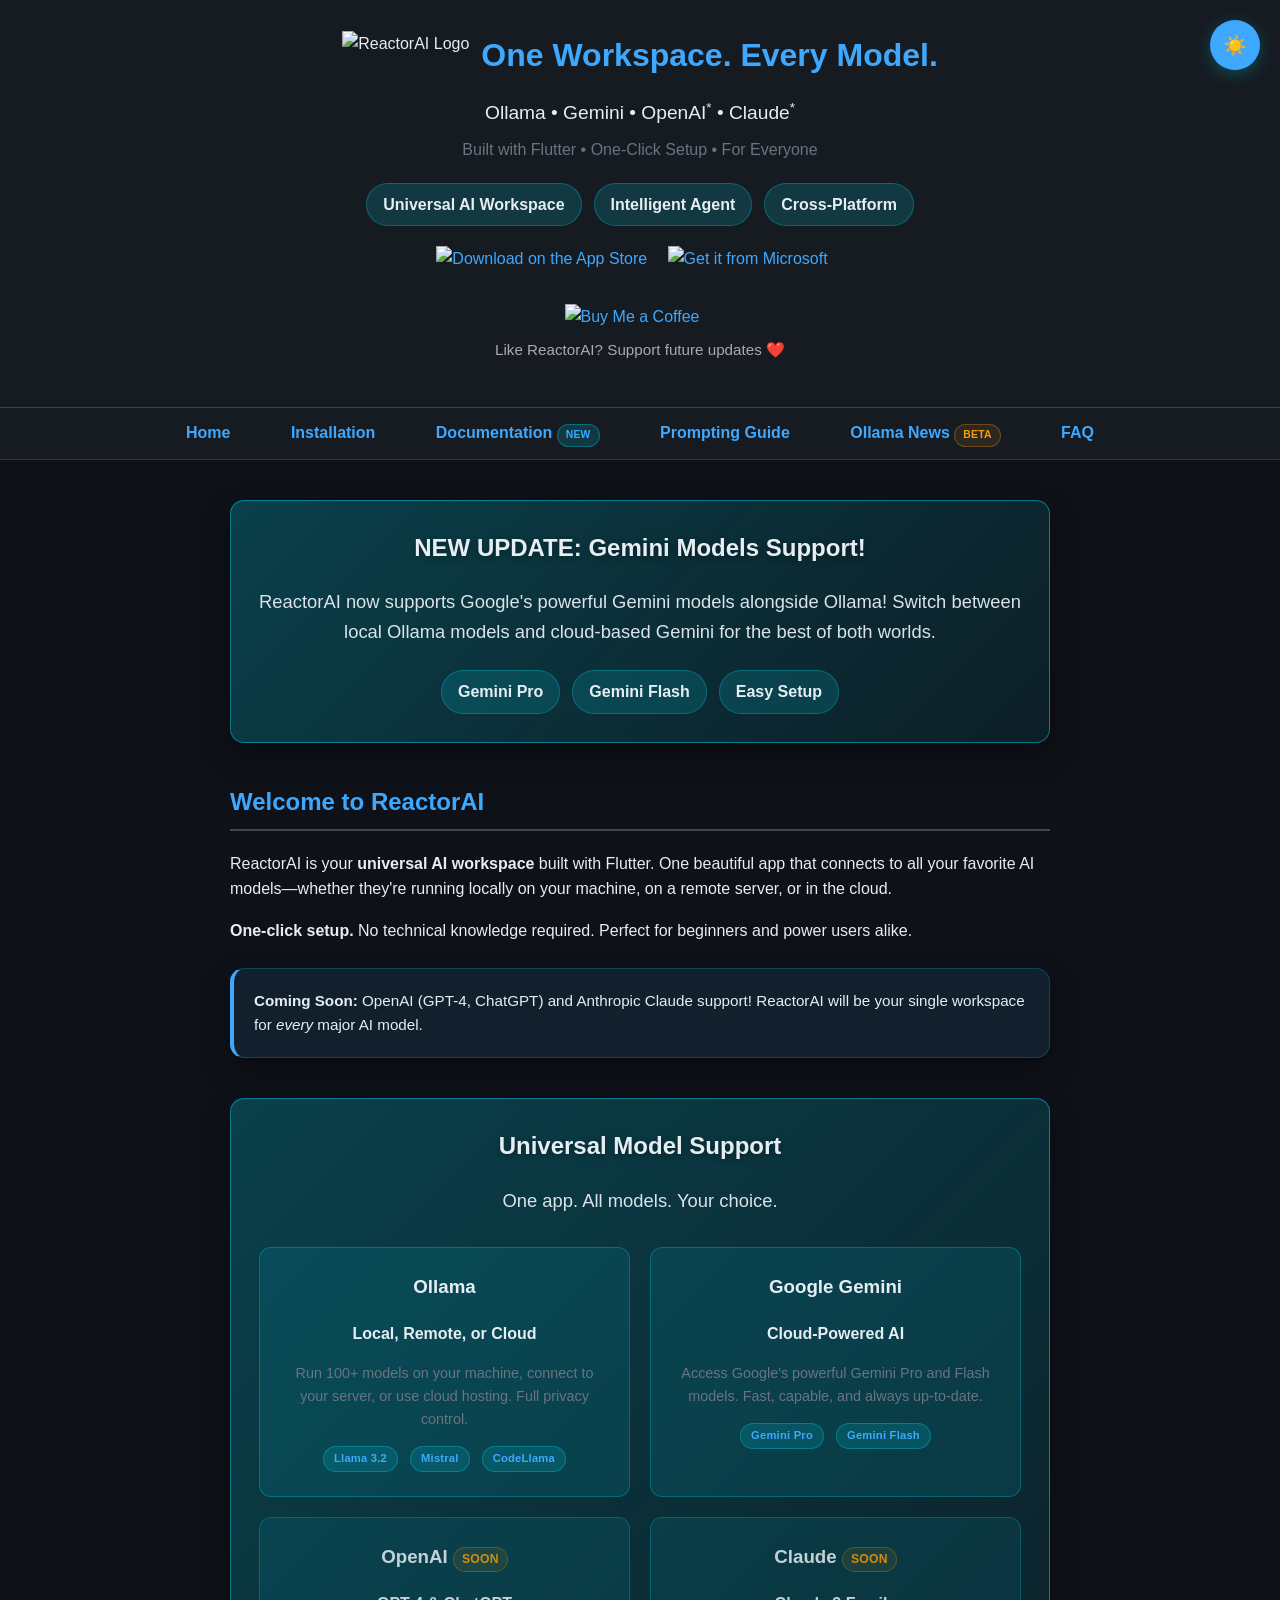
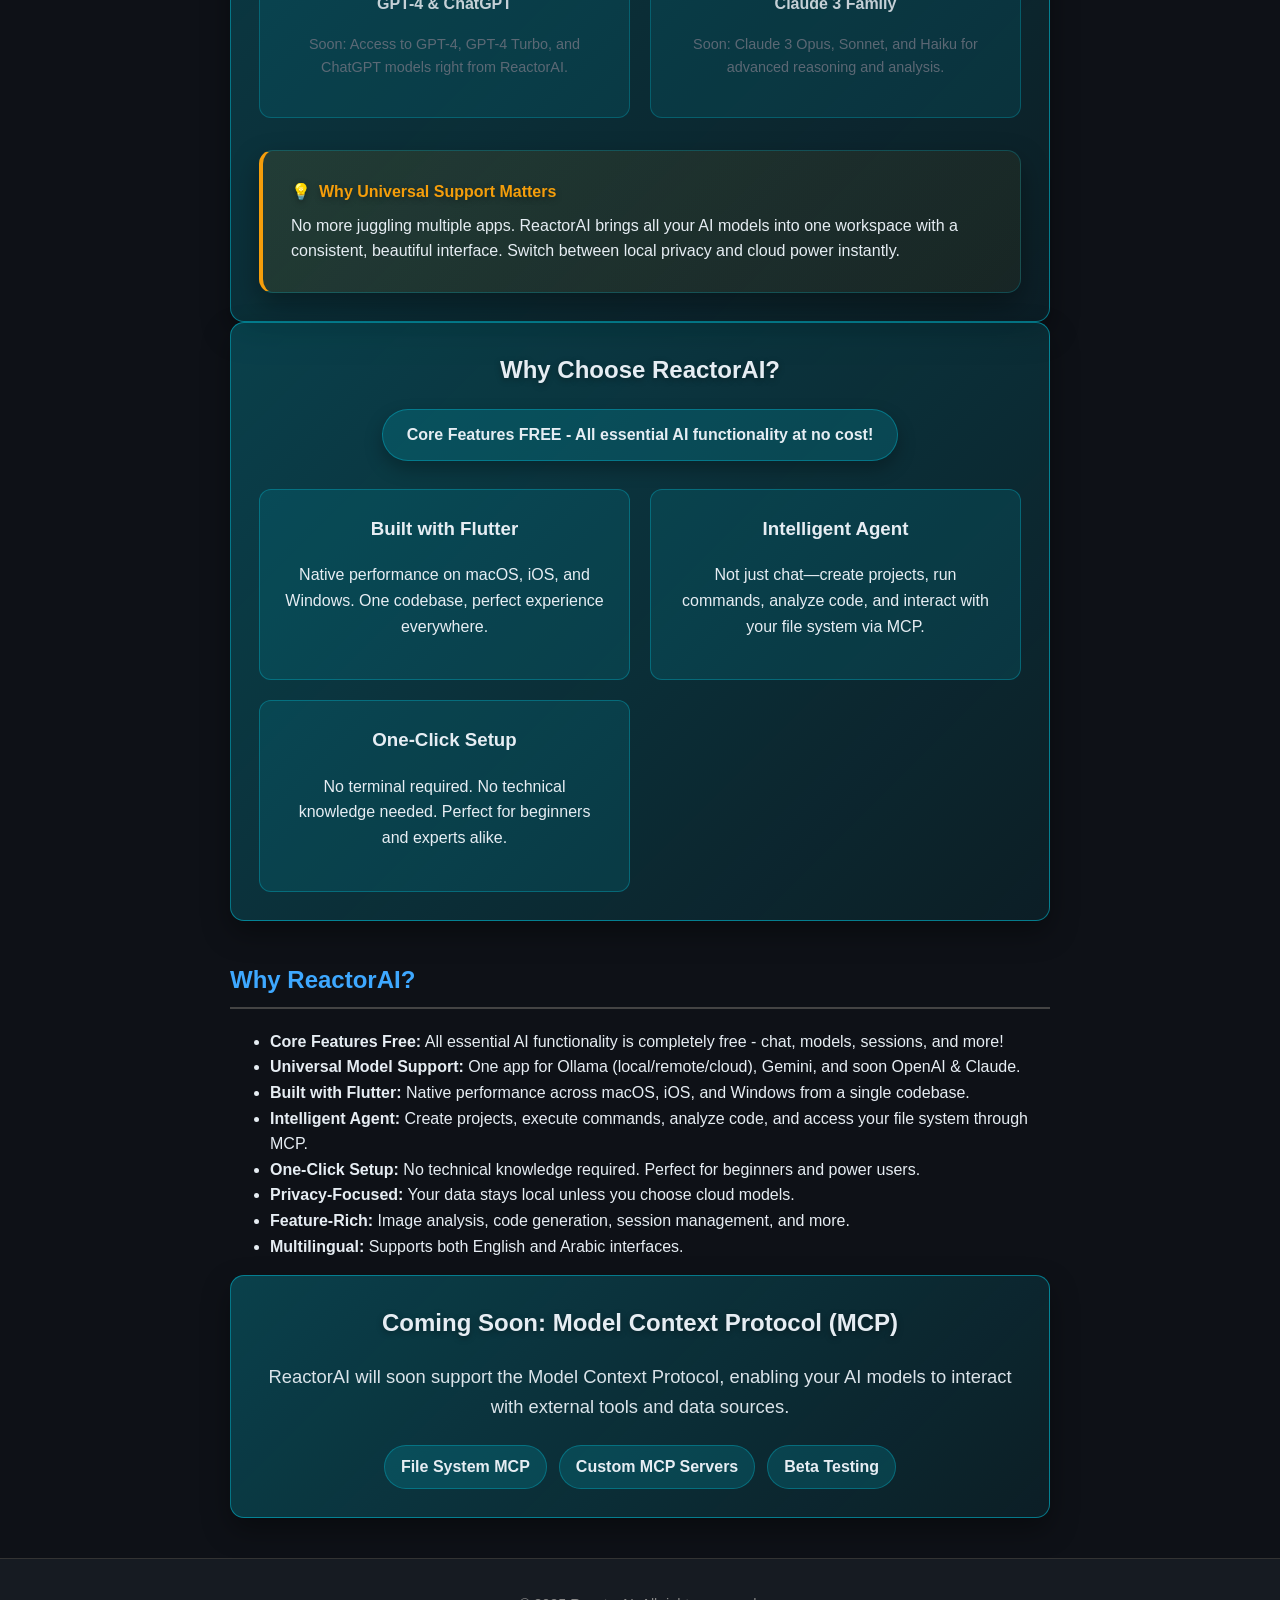
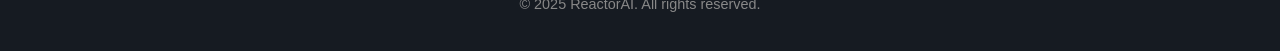
==== commit 82cc1b5a: "documentation updated" ====
--- a/docs/index.html
+++ b/docs/index.html
@@ -166,17 +166,16 @@
       <h1 style="margin: 0;">One Workspace. Every Model.</h1>
     </div>
     <p style="font-size: 1.2em; margin: 16px 0 8px 0; font-weight: 500;">
-      🦙 Ollama • 💎 Gemini • 🤖 OpenAI<sup style="font-size: 0.7em;">*</sup> • 🧠 Claude<sup
-        style="font-size: 0.7em;">*</sup>
+      Ollama • Gemini • OpenAI<sup style="font-size: 0.7em;">*</sup> • Claude<sup style="font-size: 0.7em;">*</sup>
     </p>
     <p style="margin: 8px 0 20px 0; color: var(--text-secondary);">
       Built with Flutter • One-Click Setup • For Everyone
     </p>
 
     <div style="display: flex; gap: 12px; justify-content: center; flex-wrap: wrap; margin: 20px 0;">
-      <span class="feature-badge">🤖 Universal AI Workspace</span>
-      <span class="feature-badge">⚡ Intelligent Agent</span>
-      <span class="feature-badge">🚀 Cross-Platform</span>
+      <span class="feature-badge">Universal AI Workspace</span>
+      <span class="feature-badge">Intelligent Agent</span>
+      <span class="feature-badge">Cross-Platform</span>
     </div>
 
     <!-- Store Badges -->
@@ -214,13 +213,13 @@
   <main>
     <!-- 🎉 NEW UPDATE HIGHLIGHT -->
     <section class="card card--accent card--centered gradient-section slide-up">
-      <h2 class="card-title">🚀 NEW UPDATE: Gemini Models Support!</h2>
+      <h2 class="card-title">NEW UPDATE: Gemini Models Support!</h2>
       <p class="card-lede">ReactorAI now supports Google's powerful Gemini models alongside Ollama! Switch between local
         Ollama models and cloud-based Gemini for the best of both worlds.</p>
       <div class="badge-row">
-        <span class="feature-badge">✨ Gemini Pro</span>
-        <span class="feature-badge">🔥 Gemini Flash</span>
-        <span class="feature-badge">🎯 Easy Setup</span>
+        <span class="feature-badge">Gemini Pro</span>
+        <span class="feature-badge">Gemini Flash</span>
+        <span class="feature-badge">Easy Setup</span>
       </div>
     </section>
 
@@ -235,7 +234,7 @@
       <div class="card card--compact"
         style="margin-top: 24px; background: var(--primary-alpha-10); border-left: 4px solid var(--color-primary);">
         <p style="margin: 0; font-size: 0.95em;">
-          <strong>🎯 Coming Soon:</strong> OpenAI (GPT-4, ChatGPT) and Anthropic Claude support! ReactorAI will be your
+          <strong>Coming Soon:</strong> OpenAI (GPT-4, ChatGPT) and Anthropic Claude support! ReactorAI will be your
           single workspace for <em>every</em> major AI model.
         </p>
       </div>
@@ -243,12 +242,12 @@
 
     <!-- 🤖 MODEL SUPPORT SECTION -->
     <section class="card card--accent card--centered gradient-section slide-up" style="margin-top: 40px;">
-      <h2 class="card-title">🤖 Universal Model Support</h2>
+      <h2 class="card-title">Universal Model Support</h2>
       <p class="card-lede">One app. All models. Your choice.</p>
 
       <div class="feature-grid" style="margin-top: 32px;">
         <div class="feature-card">
-          <h3 class="card-subtitle">🦙 Ollama</h3>
+          <h3 class="card-subtitle">Ollama</h3>
           <p><strong>Local, Remote, or Cloud</strong></p>
           <p style="font-size: 0.9em; color: var(--text-secondary);">
             Run 100+ models on your machine, connect to your server, or use cloud hosting. Full privacy control.
@@ -261,7 +260,7 @@
         </div>
 
         <div class="feature-card">
-          <h3 class="card-subtitle">💎 Google Gemini</h3>
+          <h3 class="card-subtitle">Google Gemini</h3>
           <p><strong>Cloud-Powered AI</strong></p>
           <p style="font-size: 0.9em; color: var(--text-secondary);">
             Access Google's powerful Gemini Pro and Flash models. Fast, capable, and always up-to-date.
@@ -273,7 +272,7 @@
         </div>
 
         <div class="feature-card" style="opacity: 0.85;">
-          <h3 class="card-subtitle">🤖 OpenAI <span class="badge badge--small badge--warm">SOON</span>
+          <h3 class="card-subtitle">OpenAI <span class="badge badge--small badge--warm">SOON</span>
           </h3>
           <p><strong>GPT-4 & ChatGPT</strong></p>
           <p style="font-size: 0.9em; color: var(--text-secondary);">
@@ -282,7 +281,7 @@
         </div>
 
         <div class="feature-card" style="opacity: 0.85;">
-          <h3 class="card-subtitle">🧠 Claude <span class="badge badge--small badge--warm">SOON</span>
+          <h3 class="card-subtitle">Claude <span class="badge badge--small badge--warm">SOON</span>
           </h3>
           <p><strong>Claude 3 Family</strong></p>
           <p style="font-size: 0.9em; color: var(--text-secondary);">
@@ -300,23 +299,23 @@
 
     <!-- 💎 WHY REACTORAI SECTION -->
     <section class="card card--accent card--centered gradient-section slide-up">
-      <h2 class="card-title">💎 Why Choose ReactorAI?</h2>
+      <h2 class="card-title">Why Choose ReactorAI?</h2>
 
       <div class="pill-group">
-        <div class="pill">🎉 <strong>Core Features FREE</strong> - All essential AI functionality at no cost!</div>
+        <div class="pill"><strong>Core Features FREE</strong> - All essential AI functionality at no cost!</div>
       </div>
 
       <div class="feature-grid">
         <div class="feature-card">
-          <h3 class="card-subtitle">🌐 Built with Flutter</h3>
+          <h3 class="card-subtitle">Built with Flutter</h3>
           <p>Native performance on macOS, iOS, and Windows. One codebase, perfect experience everywhere.</p>
         </div>
         <div class="feature-card">
-          <h3 class="card-subtitle">⚡ Intelligent Agent</h3>
+          <h3 class="card-subtitle">Intelligent Agent</h3>
           <p>Not just chat—create projects, run commands, analyze code, and interact with your file system via MCP.</p>
         </div>
         <div class="feature-card">
-          <h3 class="card-subtitle">🚀 One-Click Setup</h3>
+          <h3 class="card-subtitle">One-Click Setup</h3>
           <p>No terminal required. No technical knowledge needed. Perfect for beginners and experts alike.</p>
         </div>
       </div>
@@ -325,31 +324,31 @@
     <section>
       <h2>Why ReactorAI?</h2>
       <ul>
-        <li><strong>🎉 Core Features Free:</strong> All essential AI functionality is completely free - chat, models,
+        <li><strong>Core Features Free:</strong> All essential AI functionality is completely free - chat, models,
           sessions, and more!</li>
-        <li><strong>🤖 Universal Model Support:</strong> One app for Ollama (local/remote/cloud), Gemini, and soon
+        <li><strong>Universal Model Support:</strong> One app for Ollama (local/remote/cloud), Gemini, and soon
           OpenAI & Claude.</li>
-        <li><strong>🚀 Built with Flutter:</strong> Native performance across macOS, iOS, and Windows from a single
+        <li><strong>Built with Flutter:</strong> Native performance across macOS, iOS, and Windows from a single
           codebase.</li>
-        <li><strong>⚡ Intelligent Agent:</strong> Create projects, execute commands, analyze code, and access your file
+        <li><strong>Intelligent Agent:</strong> Create projects, execute commands, analyze code, and access your file
           system through MCP.</li>
-        <li><strong>🎯 One-Click Setup:</strong> No technical knowledge required. Perfect for beginners and power users.
+        <li><strong>One-Click Setup:</strong> No technical knowledge required. Perfect for beginners and power users.
         </li>
-        <li><strong>🔒 Privacy-Focused:</strong> Your data stays local unless you choose cloud models.</li>
-        <li><strong>✨ Feature-Rich:</strong> Image analysis, code generation, session management, and more.</li>
-        <li><strong>🌍 Multilingual:</strong> Supports both English and Arabic interfaces.</li>
+        <li><strong>Privacy-Focused:</strong> Your data stays local unless you choose cloud models.</li>
+        <li><strong>Feature-Rich:</strong> Image analysis, code generation, session management, and more.</li>
+        <li><strong>Multilingual:</strong> Supports both English and Arabic interfaces.</li>
       </ul>
     </section>
 
     <!-- 🚀 COMING SOON SECTION -->
     <section class="card card--accent card--centered gradient-section slide-up">
-      <h2 class="card-title">🚀 Coming Soon: Model Context Protocol (MCP)</h2>
+      <h2 class="card-title">Coming Soon: Model Context Protocol (MCP)</h2>
       <p class="card-lede">ReactorAI will soon support the Model Context Protocol, enabling your AI models to interact
         with external tools and data sources.</p>
       <div class="badge-row">
-        <span class="feature-badge">📁 File System MCP</span>
-        <span class="feature-badge">🔧 Custom MCP Servers</span>
-        <span class="feature-badge">🧪 Beta Testing</span>
+        <span class="feature-badge">File System MCP</span>
+        <span class="feature-badge">Custom MCP Servers</span>
+        <span class="feature-badge">Beta Testing</span>
       </div>
     </section>
   </main>
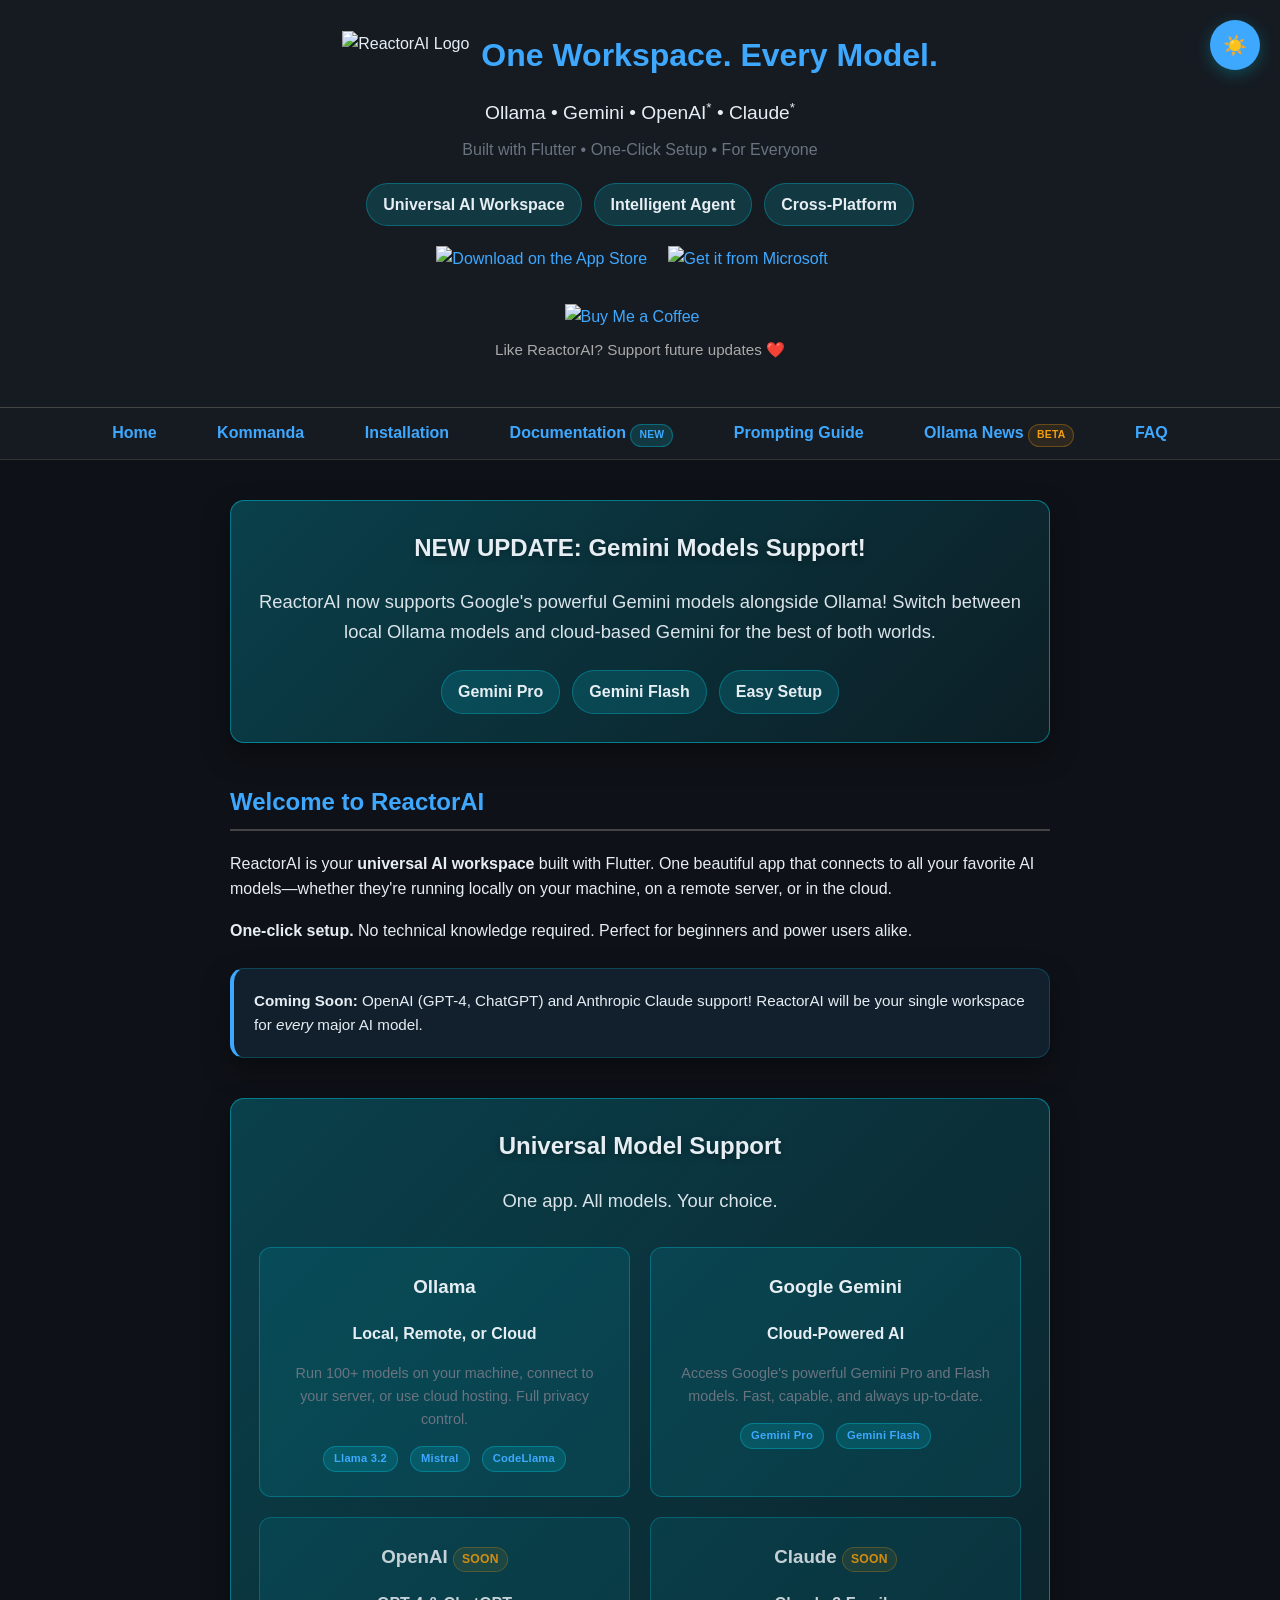
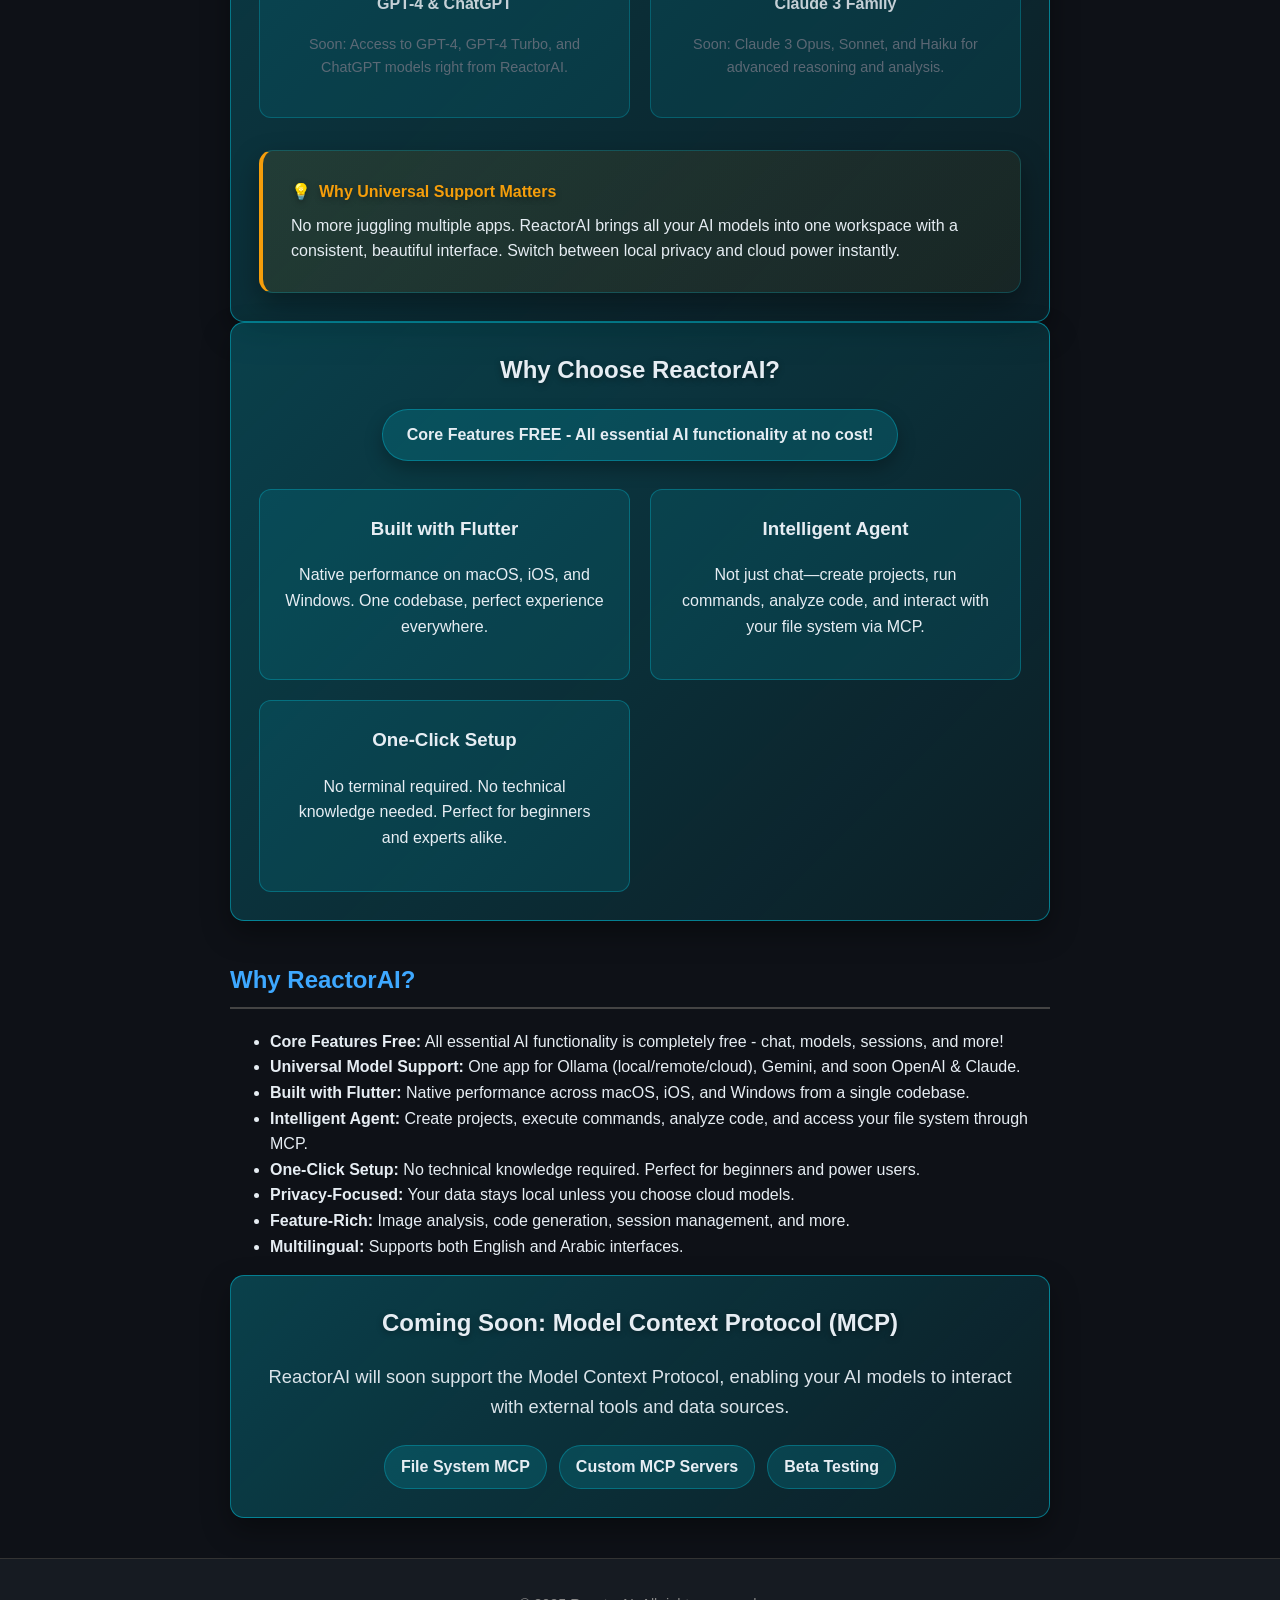
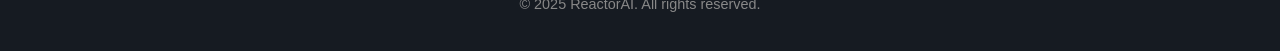
==== commit 29d96f54: "added: kommanda" ====
--- a/docs/index.html
+++ b/docs/index.html
@@ -203,6 +203,7 @@
   <!-- Simple Top Navigation -->
   <nav class="topnav">
     <a href="index.html" class="active">Home</a>
+    <a href="kommanda.html">Kommanda</a>
     <a href="installation.html">Installation</a>
     <a href="documentation.html">Documentation <span class="badge badge--small">NEW</span></a>
     <a href="prompting-guide.html">Prompting Guide</a>
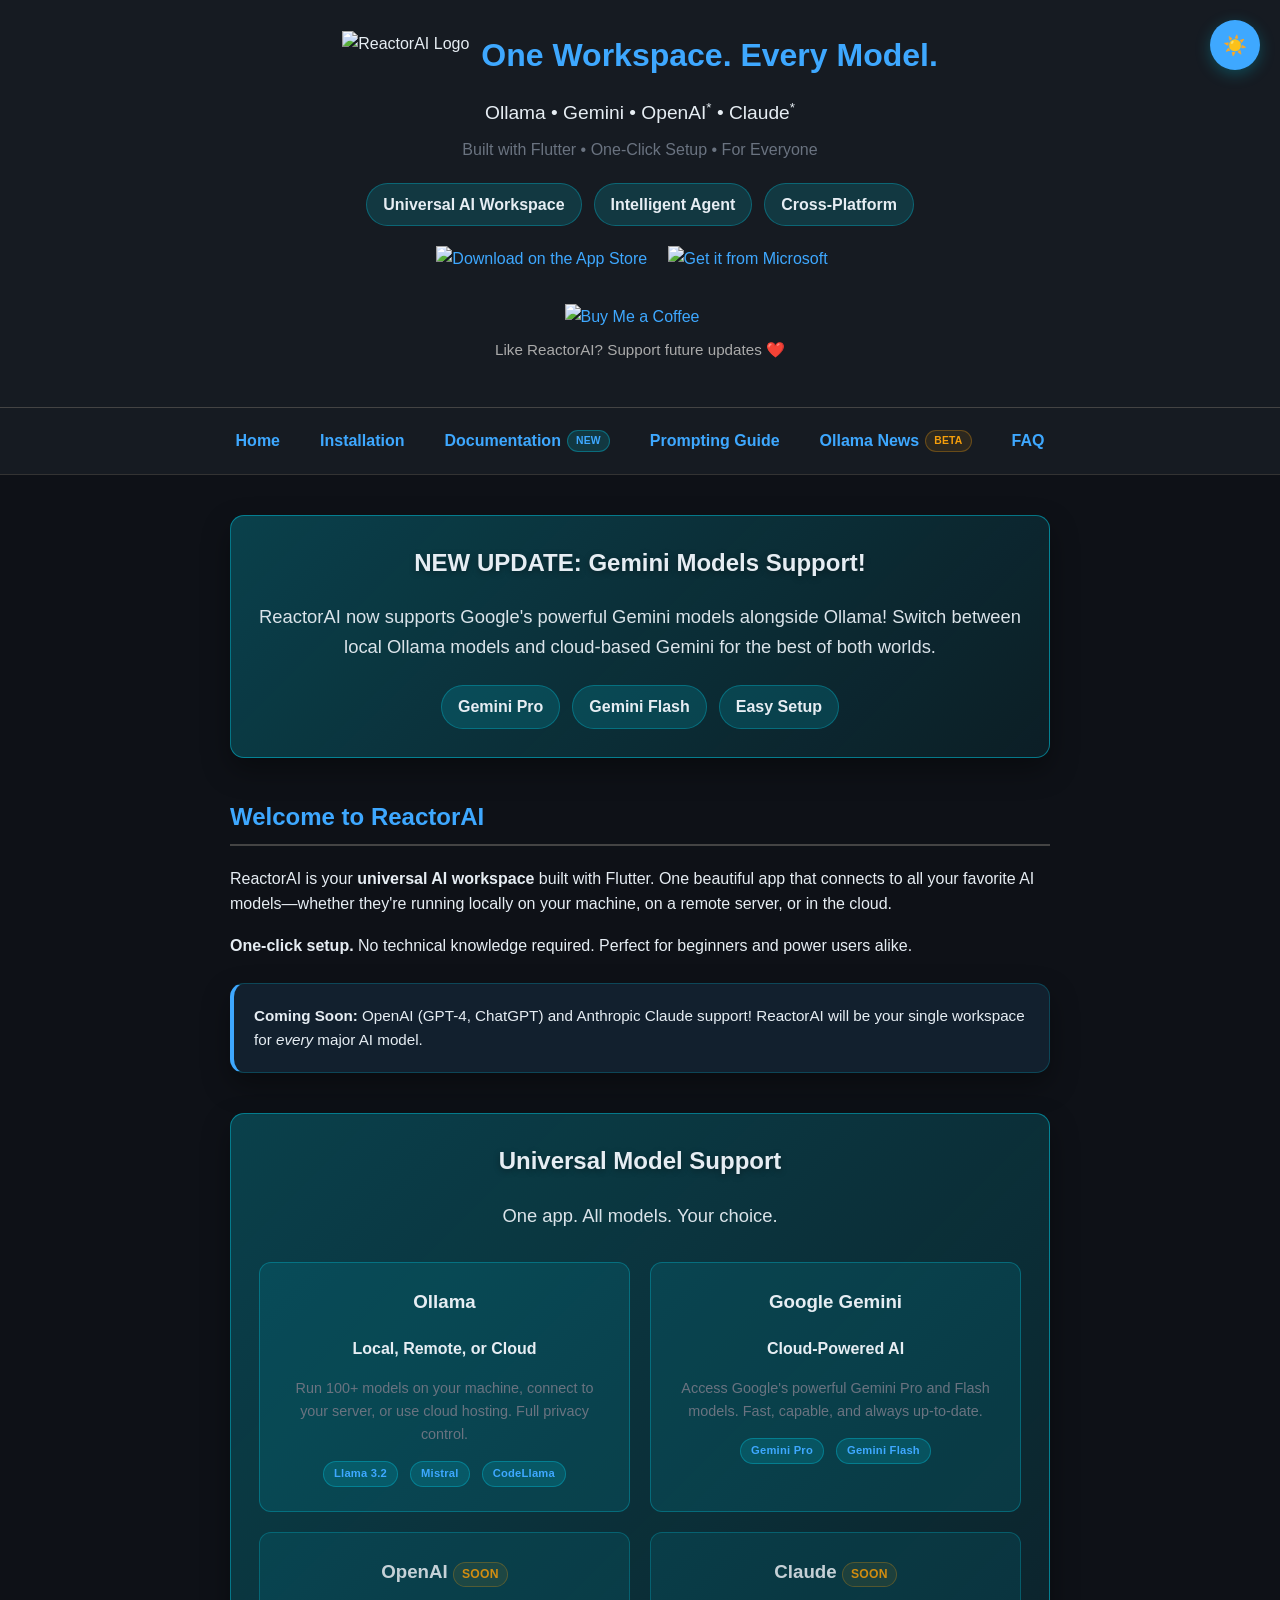
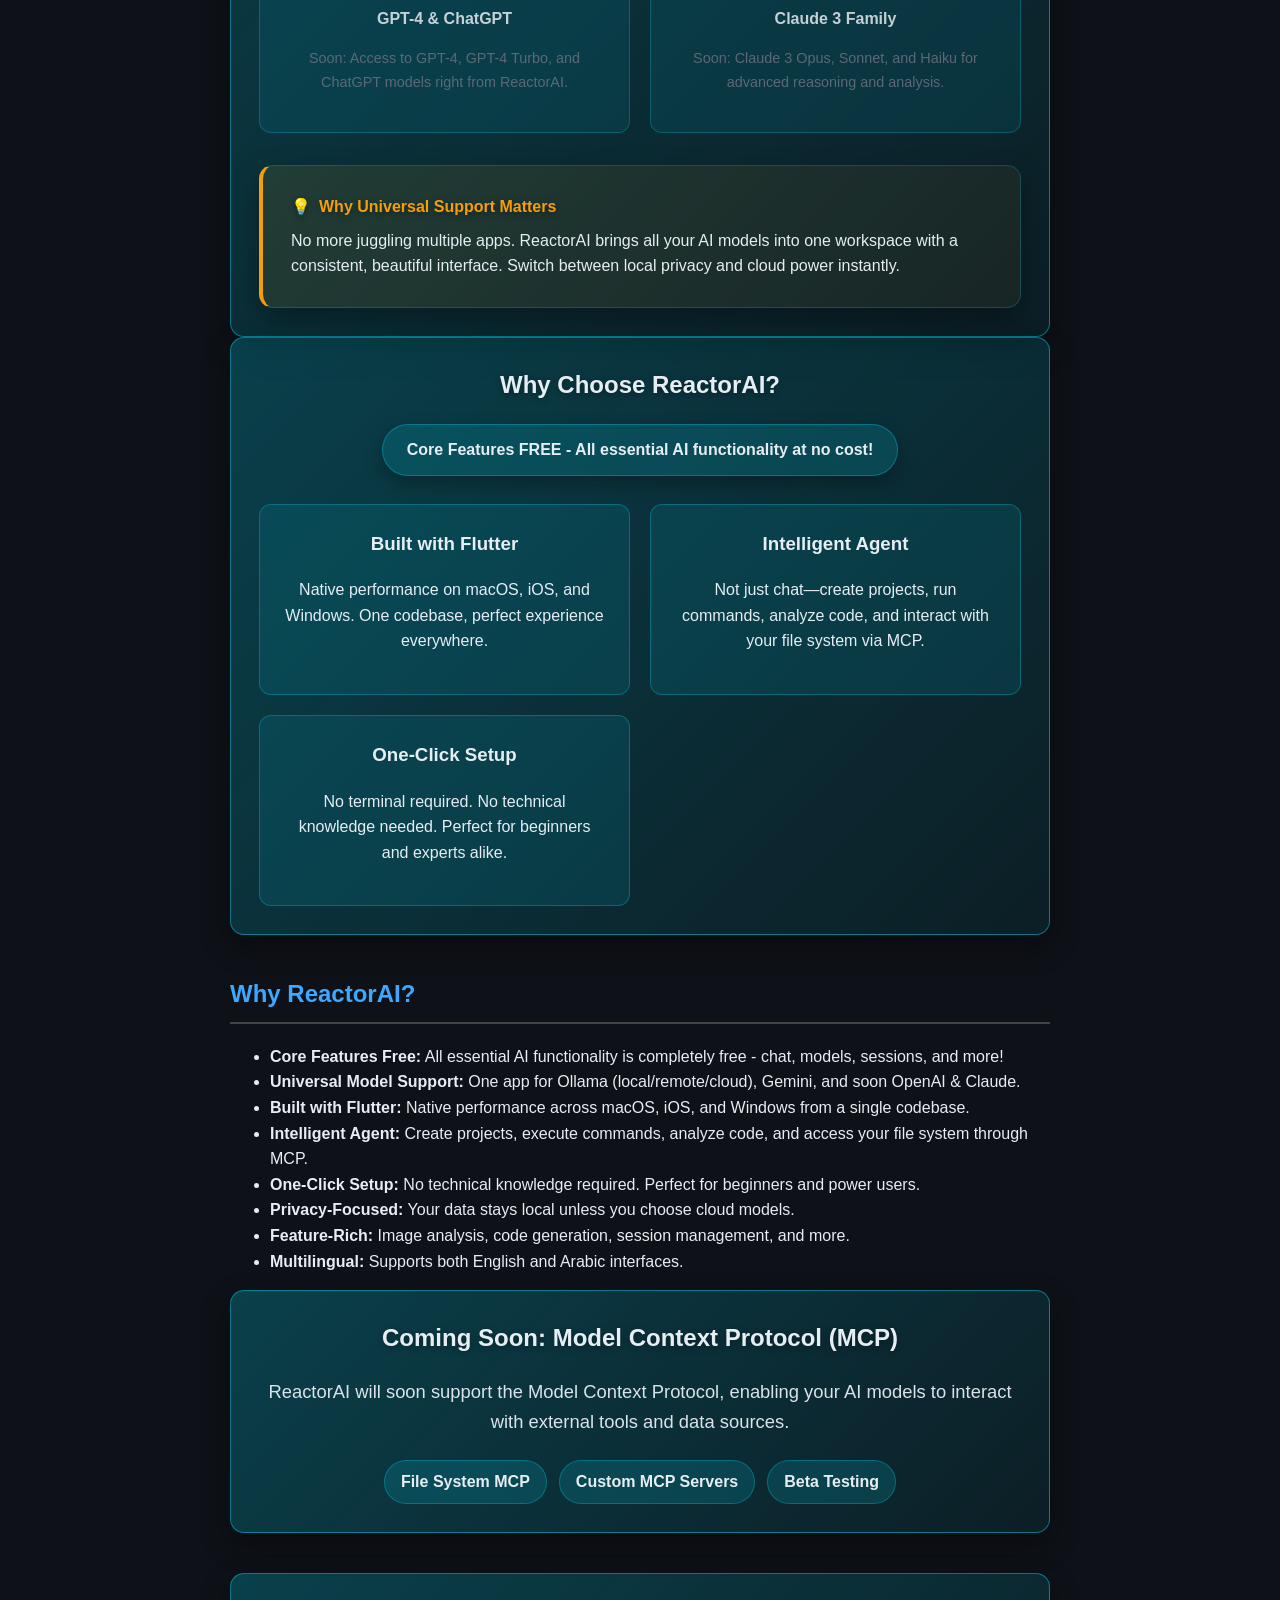
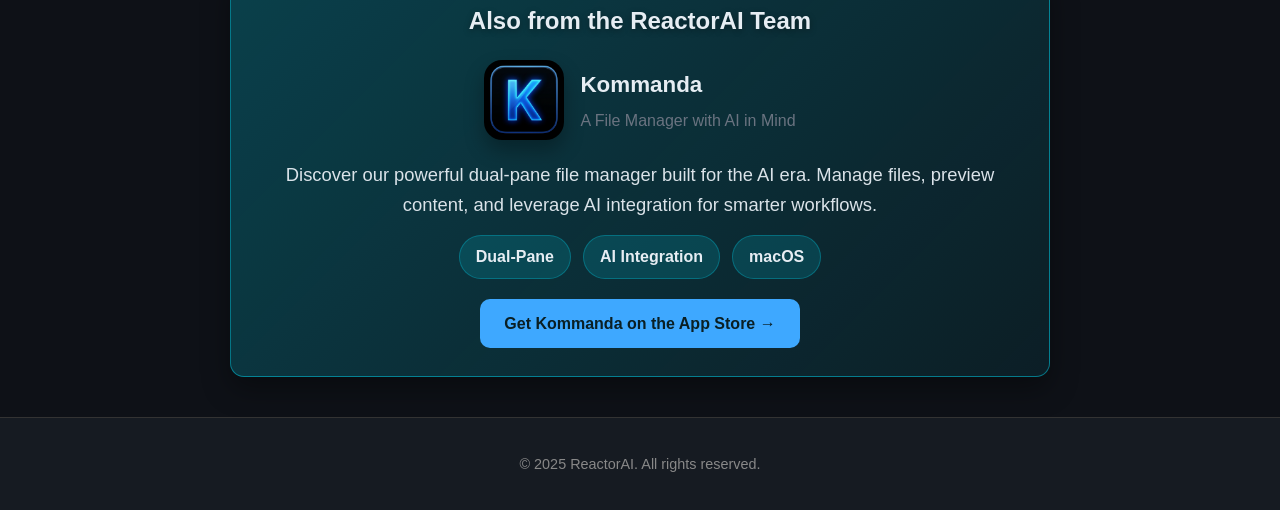
==== commit 70695627: "Remove Kommanda page, add smart mention on index, update Ollama news, and fix mobile navigation" ====
--- a/docs/index.html
+++ b/docs/index.html
@@ -203,7 +203,6 @@
   <!-- Simple Top Navigation -->
   <nav class="topnav">
     <a href="index.html" class="active">Home</a>
-    <a href="kommanda.html">Kommanda</a>
     <a href="installation.html">Installation</a>
     <a href="documentation.html">Documentation <span class="badge badge--small">NEW</span></a>
     <a href="prompting-guide.html">Prompting Guide</a>
@@ -352,6 +351,32 @@
         <span class="feature-badge">Beta Testing</span>
       </div>
     </section>
+
+    <!-- 📂 KOMMANDA SECTION -->
+    <section class="card card--accent card--centered gradient-section slide-up" style="margin-top: 40px;">
+      <h2 class="card-title">Also from the ReactorAI Team</h2>
+      <div style="display: flex; align-items: center; justify-content: center; gap: 16px; margin: 20px 0;">
+        <img src="kommanda-icon.png" alt="Kommanda Icon"
+          style="width: 80px; height: 80px; border-radius: 18px; box-shadow: 0 10px 20px rgba(0,0,0,0.3);" />
+        <div style="text-align: left;">
+          <h3 style="margin: 0; font-size: 1.4em;">Kommanda</h3>
+          <p style="margin: 5px 0 0 0; color: var(--text-secondary);">A File Manager with AI in Mind</p>
+        </div>
+      </div>
+      <p class="card-lede">Discover our powerful dual-pane file manager built for the AI era. Manage files, preview
+        content, and leverage AI integration for smarter workflows.</p>
+      <div class="badge-row" style="margin-top: 16px;">
+        <span class="feature-badge">Dual-Pane</span>
+        <span class="feature-badge">AI Integration</span>
+        <span class="feature-badge">macOS</span>
+      </div>
+      <div style="margin-top: 20px;">
+        <a href="https://apps.apple.com/eg/app/kommanda/id6756306155?mt=12" target="_blank" rel="noopener"
+          class="button" style="display: inline-block;">
+          Get Kommanda on the App Store →
+        </a>
+      </div>
+    </section>
   </main>
 
   <footer>
--- a/docs/style.css
+++ b/docs/style.css
@@ -165,6 +165,10 @@
   border-bottom: 1px solid #333;
   text-align: center;
   transition: background-color 0.3s ease, border-color 0.3s ease;
+  display: flex;
+  flex-wrap: wrap;
+  justify-content: center;
+  gap: 8px 16px;
 }
 
 [data-theme="light"] .topnav {
@@ -174,12 +178,16 @@
 .topnav a {
   color: var(--link-color);
   text-decoration: none;
-  margin: 0 16px;
   font-weight: bold;
   /* Smooth hover transitions */
   transition: color 0.2s ease, text-shadow 0.2s ease;
   padding: 8px 12px;
   border-radius: 6px;
+  /* Keep link and badge together */
+  white-space: nowrap;
+  display: inline-flex;
+  align-items: center;
+  gap: 6px;
 }
 
 .topnav a:hover {
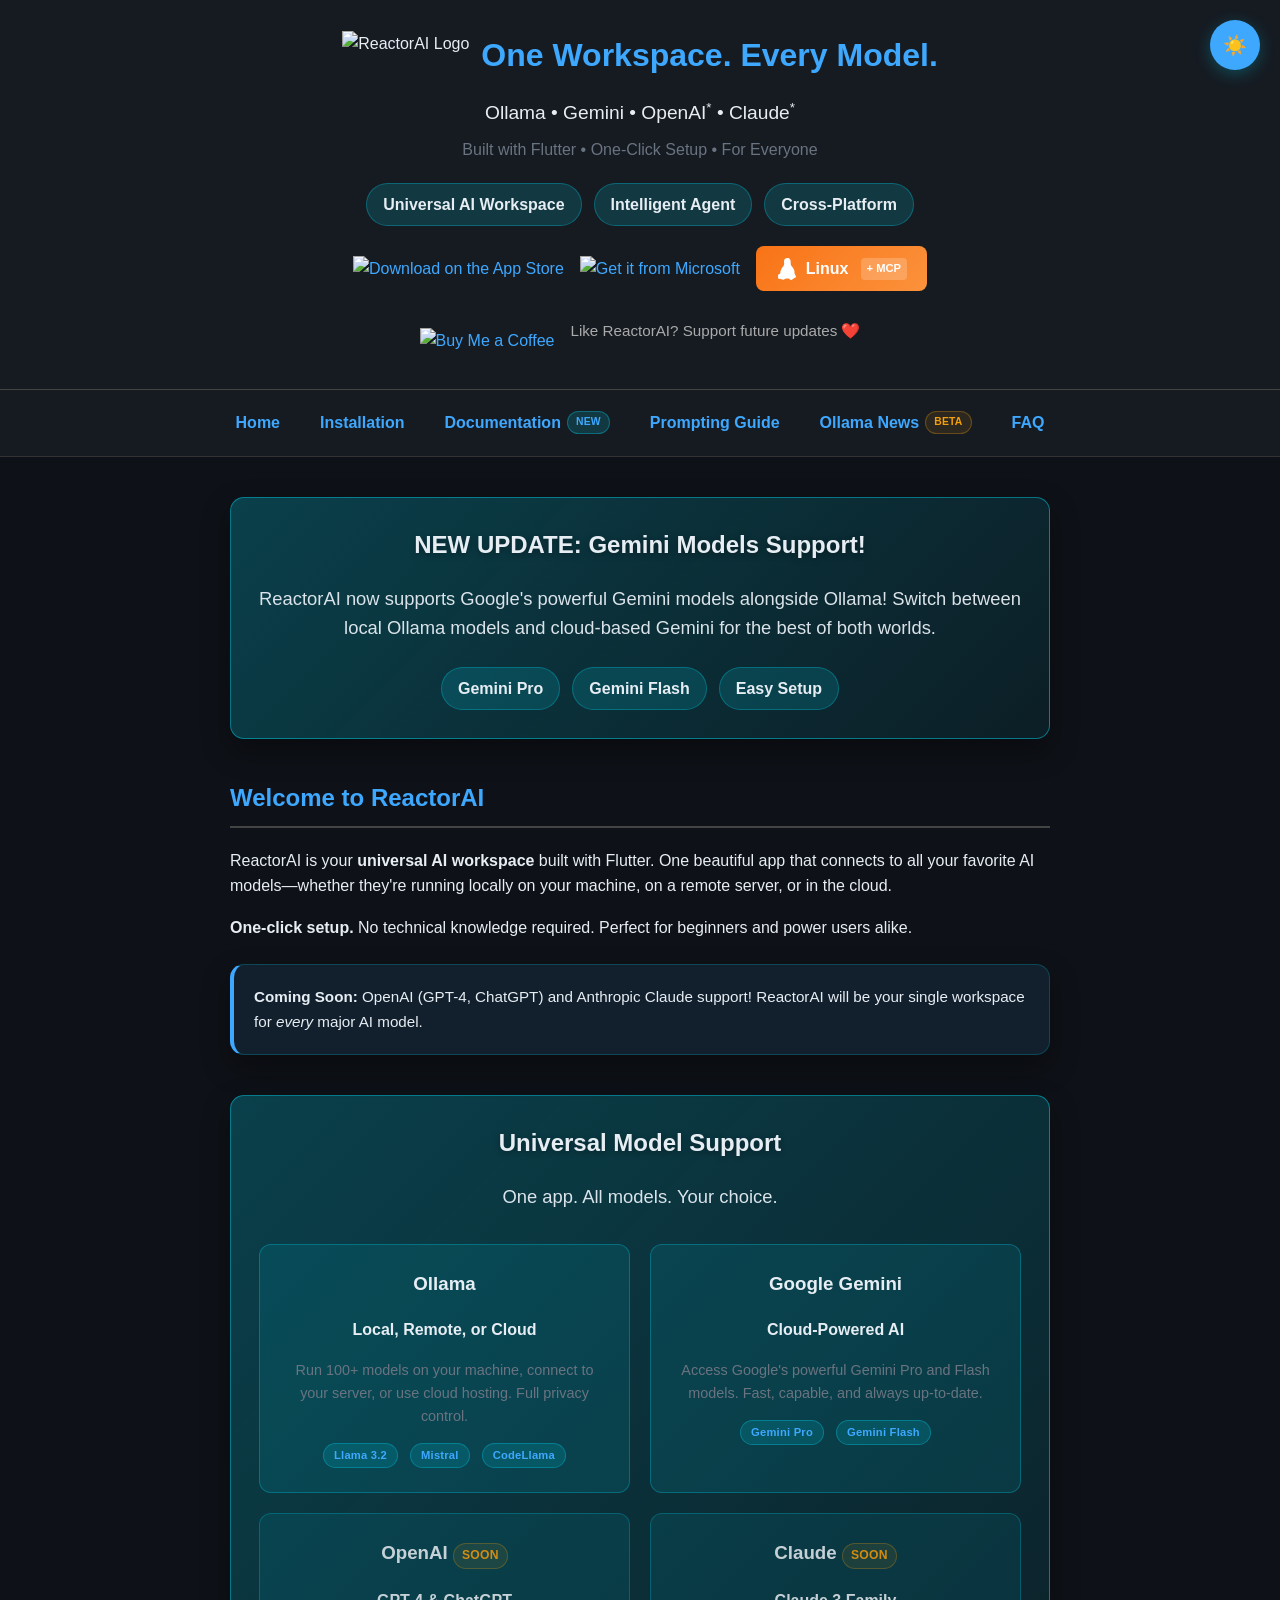
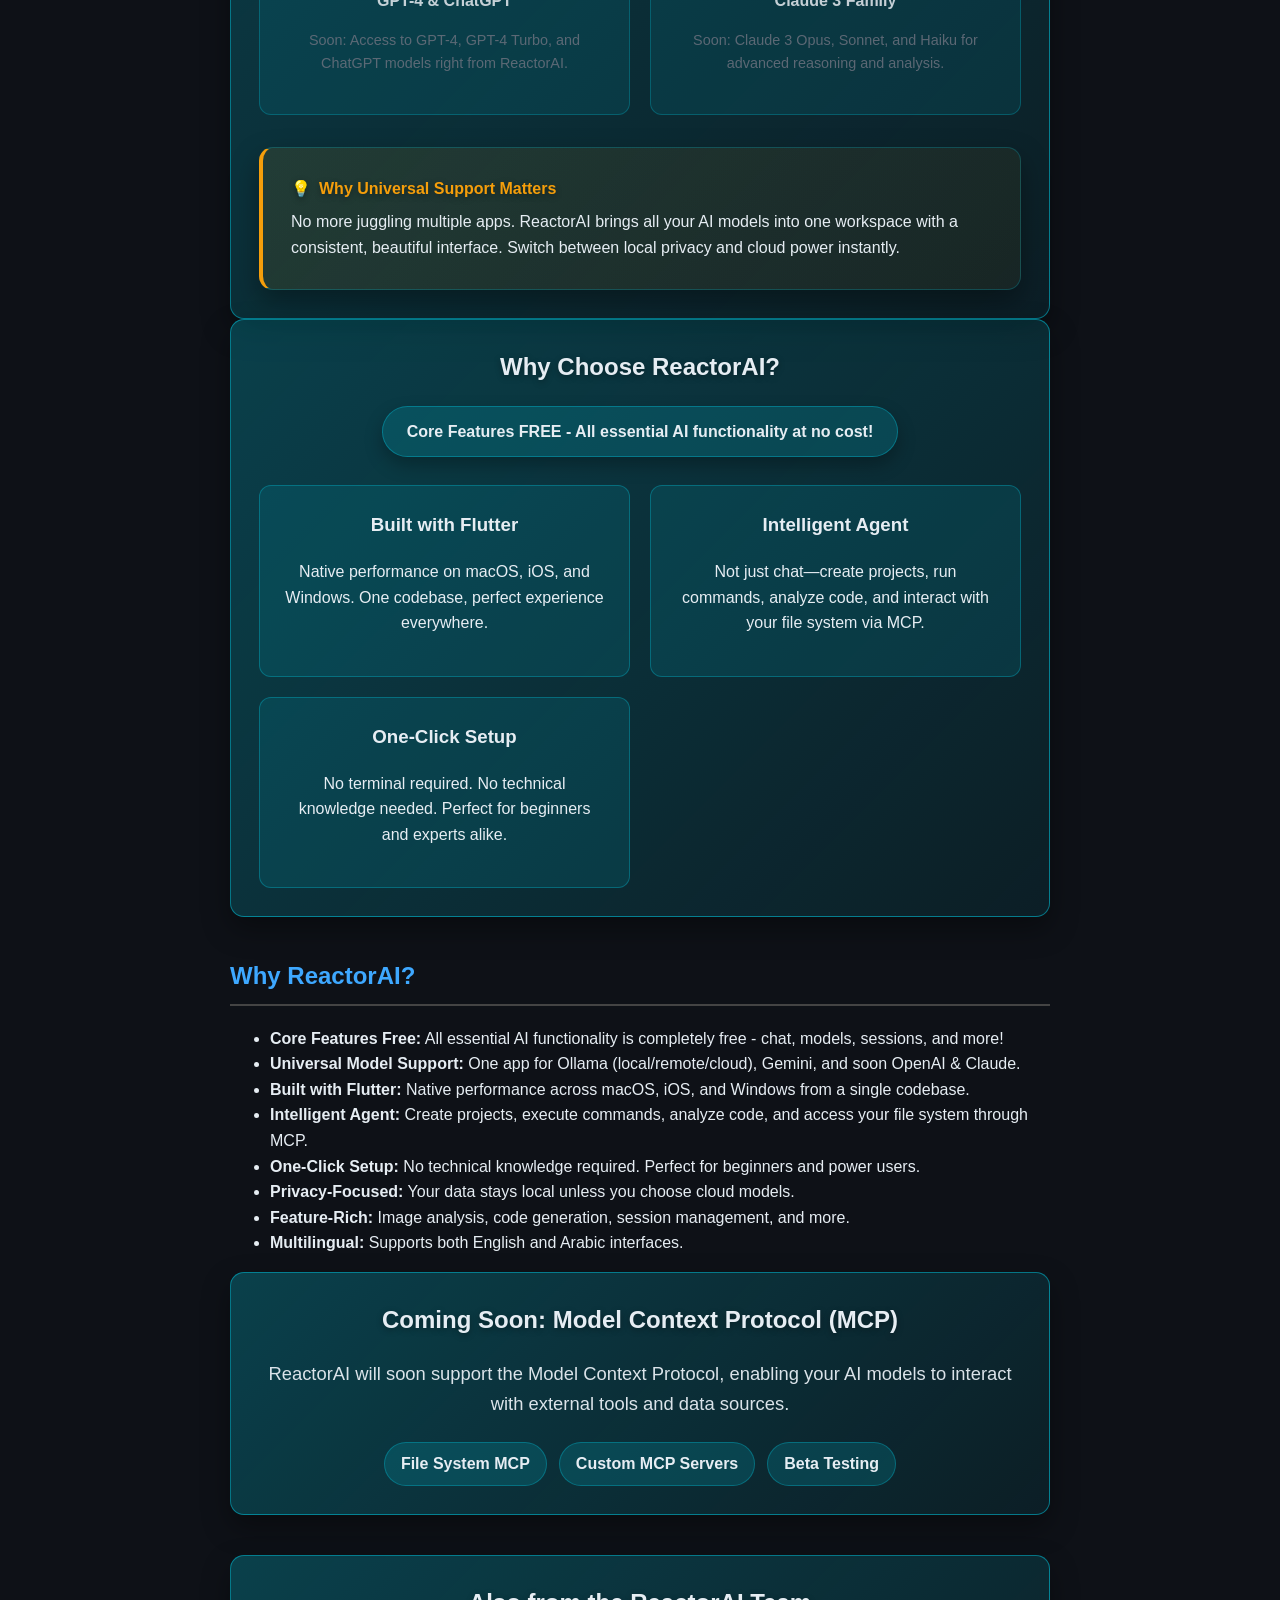
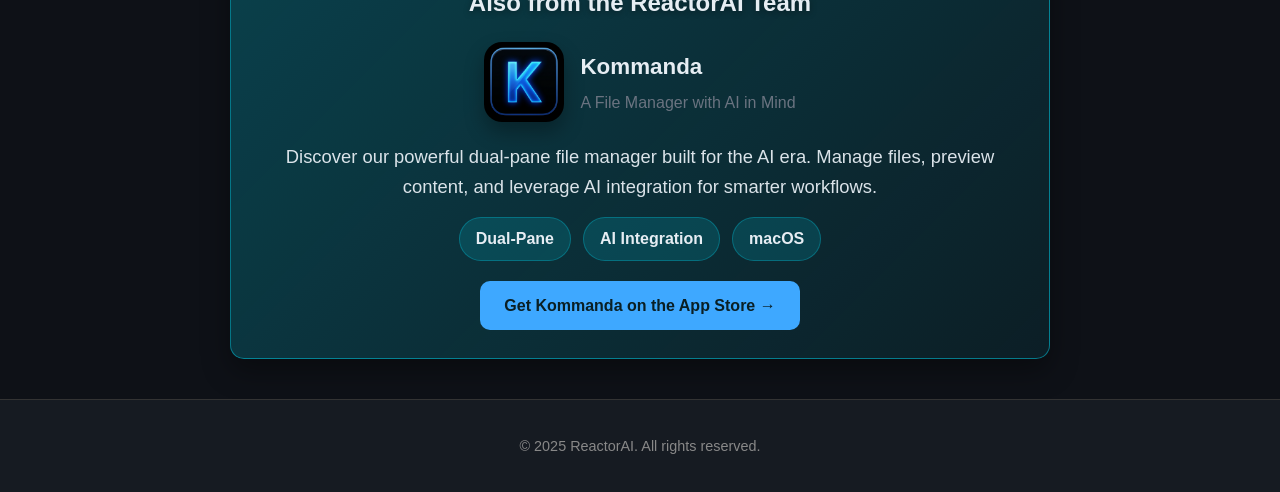
==== commit c5db6488: "Add Linux download version with MCP support highlight and fix icon alignment" ====
--- a/docs/index.html
+++ b/docs/index.html
@@ -6,6 +6,7 @@
   <meta name="viewport" content="width=device-width, initial-scale=1.0" />
   <title>ReactorAI – Ollama & Gemini Client App</title>
   <link rel="stylesheet" href="style.css" />
+  <link rel="icon" type="image/png" href="favicon.png" />
   <link rel="canonical" href="https://reactoraiapp.com" />
 
   <!-- ✅ SEO Meta -->
@@ -188,6 +189,16 @@
         <img src="https://developer.microsoft.com/store/badges/images/English_get-it-from-MS.png"
           alt="Get it from Microsoft" />
       </a>
+      <a href="downloads/ReactorAI.zip"
+        style="display: inline-flex; align-items: center; gap: 8px; background: linear-gradient(135deg, #F97316 0%, #FB923C 100%); color: white; padding: 0 20px; border-radius: 8px; font-weight: 600; text-decoration: none; height: 45px; box-sizing: border-box; vertical-align: middle;">
+        <svg xmlns="http://www.w3.org/2000/svg" width="22" height="22" viewBox="0 0 24 24" fill="currentColor">
+          <path
+            d="M12.504 0c-.155 0-.315.008-.48.021-4.226.333-3.105 4.807-3.17 6.298-.076 1.092-.3 1.953-1.05 3.02-.885 1.051-2.127 2.75-2.716 4.521-.278.832-.41 1.684-.287 2.489a.424.424 0 00-.11.135c-.26.268-.45.6-.663.839-.199.199-.485.267-.797.4-.313.136-.658.269-.864.68-.09.189-.136.394-.132.602 0 .199.027.4.055.536.058.399.116.728.04.97-.249.68-.28 1.145-.106 1.484.174.334.535.47.94.601.81.2 1.91.135 2.774.6.926.466 1.866.67 2.616.47.526-.116.97-.464 1.208-.946.587-.003 1.23-.269 2.26-.334.699-.058 1.574.267 2.577.2.025.134.063.198.114.333l.003.003c.391.778 1.113 1.132 1.884 1.071.771-.06 1.592-.536 2.257-1.306.631-.765 1.683-1.084 2.378-1.503.348-.199.629-.469.649-.853.023-.4-.2-.811-.714-1.376v-.097l-.003-.003c-.17-.2-.25-.535-.338-.926-.085-.401-.182-.786-.492-1.046h-.003c-.059-.054-.123-.067-.188-.135a.357.357 0 00-.19-.064c.431-1.278.264-2.55-.173-3.694-.533-1.41-1.465-2.638-2.175-3.483-.796-1.005-1.576-1.957-1.56-3.368.026-2.152.236-6.133-3.544-6.139z" />
+        </svg>
+        Linux <span
+          style="font-size: 0.7em; background: rgba(255,255,255,0.2); padding: 2px 6px; border-radius: 4px; margin-left: 4px;">+
+          MCP</span>
+      </a>
     </div>
     <div class="store-links">
       <a href="https://www.buymeacoffee.com/ayman3000" target="_blank" rel="noopener">
--- a/docs/style.css
+++ b/docs/style.css
@@ -152,11 +152,15 @@
 .store-links {
   margin-top: 20px;
   text-align: center;
+  display: flex;
+  justify-content: center;
+  align-items: center;
+  flex-wrap: wrap;
+  gap: 16px;
 }
 
 .store-links img {
   height: 45px;
-  margin-right: 16px;
 }
 
 .topnav {
